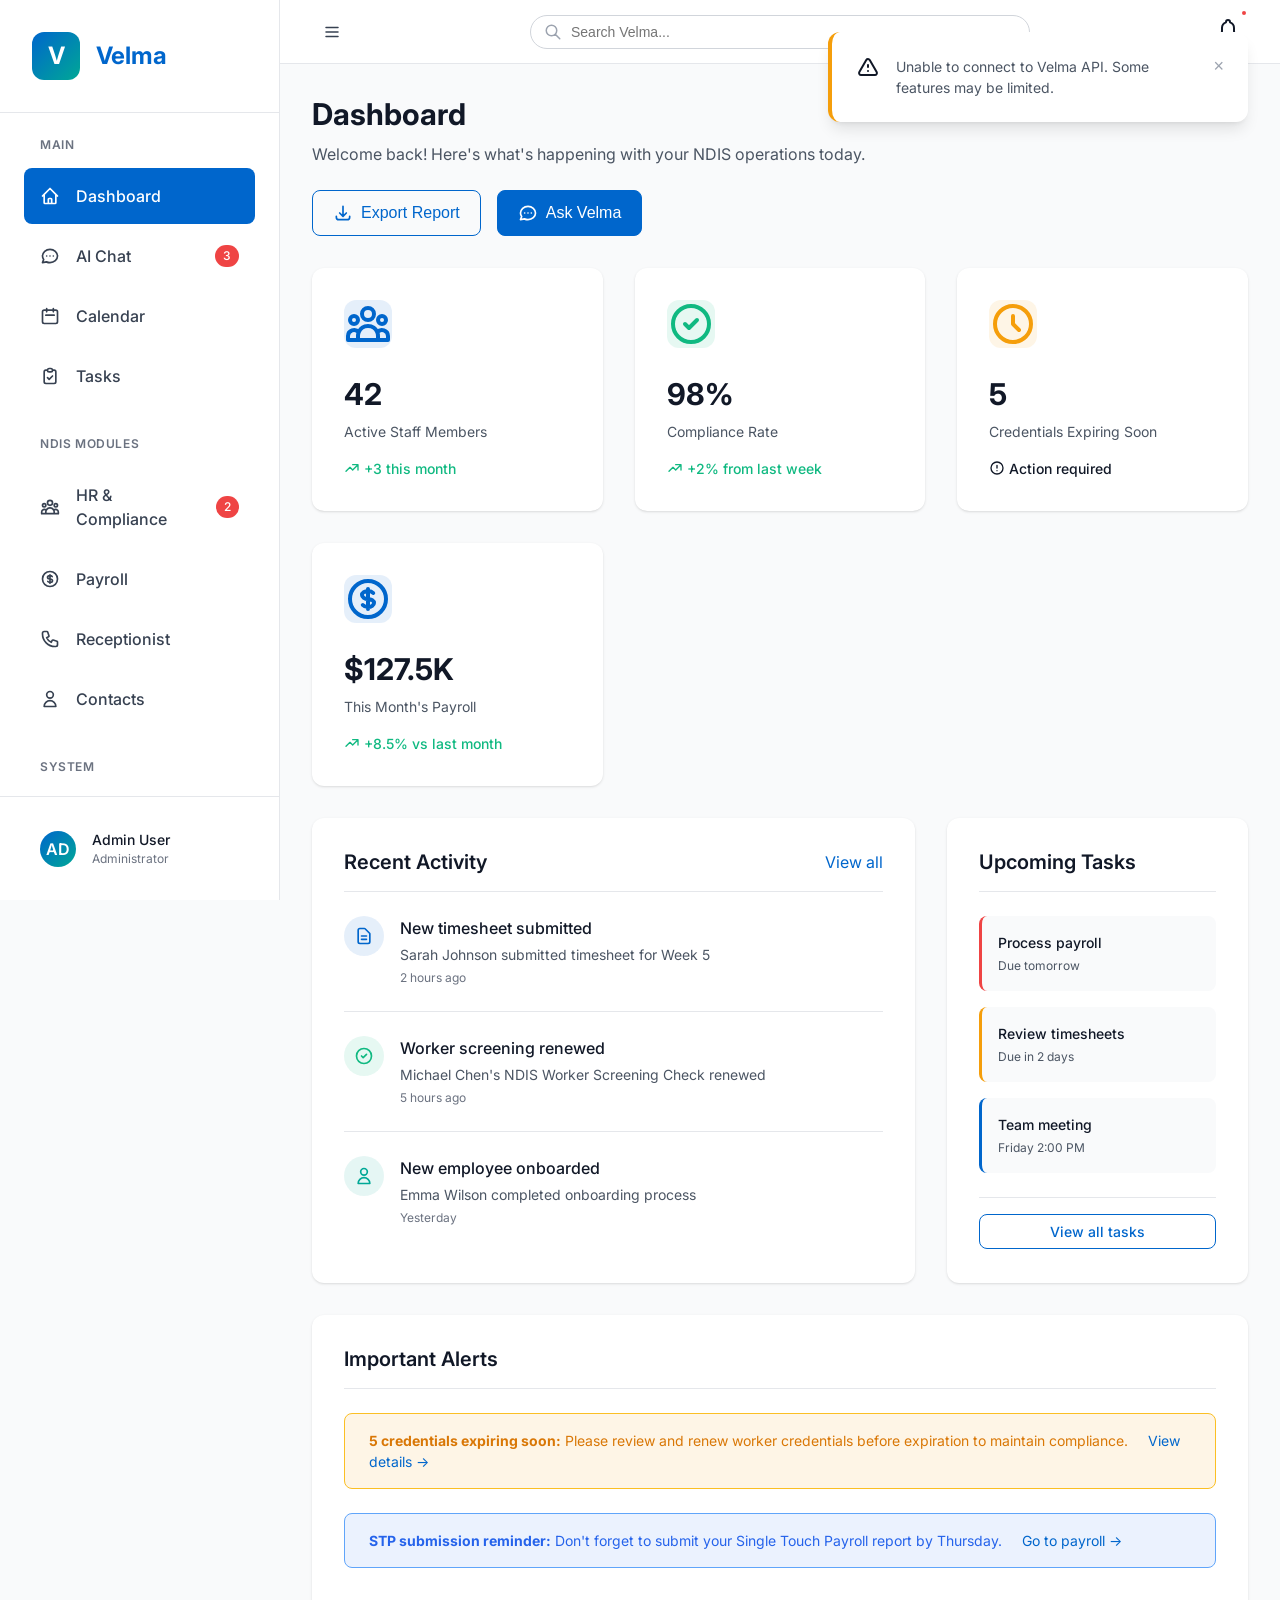
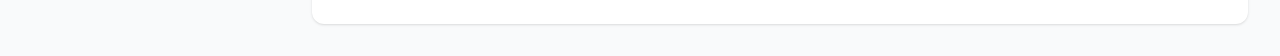
==== index.html @ c4c93b4c "Fix Vercel deployment - Move frontend to root directory MAJOR FIX: Moved all frontend files from fro" ====
<!DOCTYPE html>
<html lang="en">
<head>
    <meta charset="UTF-8">
    <meta name="viewport" content="width=device-width, initial-scale=1.0">
    <meta name="description" content="Velma - NDIS Virtual AI Executive Suite">
    <title>Velma Dashboard - NDIS AI Assistant</title>

    <!-- Fonts -->
    <link rel="preconnect" href="https://fonts.googleapis.com">
    <link rel="preconnect" href="https://fonts.gstatic.com" crossorigin>
    <link href="https://fonts.googleapis.com/css2?family=Inter:wght@400;500;600;700&display=swap" rel="stylesheet">

    <!-- Styles -->
    <link rel="stylesheet" href="/css/velma-core.css">
    <link rel="stylesheet" href="/css/velma-components.css">

    <!-- Favicon -->
    <link rel="icon" type="image/svg+xml" href="/favicon.svg">
    <link rel="alternate icon" href="/favicon.ico">
</head>
<body>
    <!-- Sidebar Navigation -->
    <aside class="sidebar" id="sidebar">
        <div class="sidebar-header">
            <a href="index.html" class="sidebar-logo">
                <div class="sidebar-logo-icon">V</div>
                <span>Velma</span>
            </a>
        </div>

        <nav class="sidebar-nav">
            <!-- Main Navigation -->
            <div class="sidebar-nav-section">
                <h6 class="sidebar-nav-title">Main</h6>
                <a href="index.html" class="sidebar-nav-item active">
                    <svg class="sidebar-nav-icon" fill="none" stroke="currentColor" viewBox="0 0 24 24">
                        <path stroke-linecap="round" stroke-linejoin="round" stroke-width="2" d="M3 12l2-2m0 0l7-7 7 7M5 10v10a1 1 0 001 1h3m10-11l2 2m-2-2v10a1 1 0 01-1 1h-3m-6 0a1 1 0 001-1v-4a1 1 0 011-1h2a1 1 0 011 1v4a1 1 0 001 1m-6 0h6"/>
                    </svg>
                    Dashboard
                </a>
                <a href="chat.html" class="sidebar-nav-item">
                    <svg class="sidebar-nav-icon" fill="none" stroke="currentColor" viewBox="0 0 24 24">
                        <path stroke-linecap="round" stroke-linejoin="round" stroke-width="2" d="M8 12h.01M12 12h.01M16 12h.01M21 12c0 4.418-4.03 8-9 8a9.863 9.863 0 01-4.255-.949L3 20l1.395-3.72C3.512 15.042 3 13.574 3 12c0-4.418 4.03-8 9-8s9 3.582 9 8z"/>
                    </svg>
                    AI Chat
                    <span class="sidebar-nav-badge">3</span>
                </a>
                <a href="calendar.html" class="sidebar-nav-item">
                    <svg class="sidebar-nav-icon" fill="none" stroke="currentColor" viewBox="0 0 24 24">
                        <path stroke-linecap="round" stroke-linejoin="round" stroke-width="2" d="M8 7V3m8 4V3m-9 8h10M5 21h14a2 2 0 002-2V7a2 2 0 00-2-2H5a2 2 0 00-2 2v12a2 2 0 002 2z"/>
                    </svg>
                    Calendar
                </a>
                <a href="tasks.html" class="sidebar-nav-item">
                    <svg class="sidebar-nav-icon" fill="none" stroke="currentColor" viewBox="0 0 24 24">
                        <path stroke-linecap="round" stroke-linejoin="round" stroke-width="2" d="M9 5H7a2 2 0 00-2 2v12a2 2 0 002 2h10a2 2 0 002-2V7a2 2 0 00-2-2h-2M9 5a2 2 0 002 2h2a2 2 0 002-2M9 5a2 2 0 012-2h2a2 2 0 012 2m-6 9l2 2 4-4"/>
                    </svg>
                    Tasks
                </a>
            </div>

            <!-- NDIS Modules -->
            <div class="sidebar-nav-section">
                <h6 class="sidebar-nav-title">NDIS Modules</h6>
                <a href="hr.html" class="sidebar-nav-item">
                    <svg class="sidebar-nav-icon" fill="none" stroke="currentColor" viewBox="0 0 24 24">
                        <path stroke-linecap="round" stroke-linejoin="round" stroke-width="2" d="M17 20h5v-2a3 3 0 00-5.356-1.857M17 20H7m10 0v-2c0-.656-.126-1.283-.356-1.857M7 20H2v-2a3 3 0 015.356-1.857M7 20v-2c0-.656.126-1.283.356-1.857m0 0a5.002 5.002 0 019.288 0M15 7a3 3 0 11-6 0 3 3 0 016 0zm6 3a2 2 0 11-4 0 2 2 0 014 0zM7 10a2 2 0 11-4 0 2 2 0 014 0z"/>
                    </svg>
                    HR & Compliance
                    <span class="sidebar-nav-badge">2</span>
                </a>
                <a href="payroll.html" class="sidebar-nav-item">
                    <svg class="sidebar-nav-icon" fill="none" stroke="currentColor" viewBox="0 0 24 24">
                        <path stroke-linecap="round" stroke-linejoin="round" stroke-width="2" d="M12 8c-1.657 0-3 .895-3 2s1.343 2 3 2 3 .895 3 2-1.343 2-3 2m0-8c1.11 0 2.08.402 2.599 1M12 8V7m0 1v8m0 0v1m0-1c-1.11 0-2.08-.402-2.599-1M21 12a9 9 0 11-18 0 9 9 0 0118 0z"/>
                    </svg>
                    Payroll
                </a>
                <a href="receptionist.html" class="sidebar-nav-item">
                    <svg class="sidebar-nav-icon" fill="none" stroke="currentColor" viewBox="0 0 24 24">
                        <path stroke-linecap="round" stroke-linejoin="round" stroke-width="2" d="M3 5a2 2 0 012-2h3.28a1 1 0 01.948.684l1.498 4.493a1 1 0 01-.502 1.21l-2.257 1.13a11.042 11.042 0 005.516 5.516l1.13-2.257a1 1 0 011.21-.502l4.493 1.498a1 1 0 01.684.949V19a2 2 0 01-2 2h-1C9.716 21 3 14.284 3 6V5z"/>
                    </svg>
                    Receptionist
                </a>
                <a href="contacts.html" class="sidebar-nav-item">
                    <svg class="sidebar-nav-icon" fill="none" stroke="currentColor" viewBox="0 0 24 24">
                        <path stroke-linecap="round" stroke-linejoin="round" stroke-width="2" d="M16 7a4 4 0 11-8 0 4 4 0 018 0zM12 14a7 7 0 00-7 7h14a7 7 0 00-7-7z"/>
                    </svg>
                    Contacts
                </a>
            </div>

            <!-- Settings -->
            <div class="sidebar-nav-section">
                <h6 class="sidebar-nav-title">System</h6>
                <a href="settings.html" class="sidebar-nav-item">
                    <svg class="sidebar-nav-icon" fill="none" stroke="currentColor" viewBox="0 0 24 24">
                        <path stroke-linecap="round" stroke-linejoin="round" stroke-width="2" d="M10.325 4.317c.426-1.756 2.924-1.756 3.35 0a1.724 1.724 0 002.573 1.066c1.543-.94 3.31.826 2.37 2.37a1.724 1.724 0 001.065 2.572c1.756.426 1.756 2.924 0 3.35a1.724 1.724 0 00-1.066 2.573c.94 1.543-.826 3.31-2.37 2.37a1.724 1.724 0 00-2.572 1.065c-.426 1.756-2.924 1.756-3.35 0a1.724 1.724 0 00-2.573-1.066c-1.543.94-3.31-.826-2.37-2.37a1.724 1.724 0 00-1.065-2.572c-1.756-.426-1.756-2.924 0-3.35a1.724 1.724 0 001.066-2.573c-.94-1.543.826-3.31 2.37-2.37.996.608 2.296.07 2.572-1.065z"/>
                        <path stroke-linecap="round" stroke-linejoin="round" stroke-width="2" d="M15 12a3 3 0 11-6 0 3 3 0 016 0z"/>
                    </svg>
                    Settings
                </a>
                <a href="help.html" class="sidebar-nav-item">
                    <svg class="sidebar-nav-icon" fill="none" stroke="currentColor" viewBox="0 0 24 24">
                        <path stroke-linecap="round" stroke-linejoin="round" stroke-width="2" d="M8.228 9c.549-1.165 2.03-2 3.772-2 2.21 0 4 1.343 4 3 0 1.4-1.278 2.575-3.006 2.907-.542.104-.994.54-.994 1.093m0 3h.01M21 12a9 9 0 11-18 0 9 9 0 0118 0z"/>
                    </svg>
                    Help
                </a>
            </div>
        </nav>

        <div class="sidebar-footer">
            <div class="topbar-user">
                <div class="topbar-user-avatar">AD</div>
                <div class="topbar-user-info">
                    <div class="topbar-user-name">Admin User</div>
                    <div class="topbar-user-role">Administrator</div>
                </div>
            </div>
        </div>
    </aside>

    <!-- Top Bar -->
    <header class="topbar">
        <button class="btn btn-ghost btn-icon" id="menuToggle" aria-label="Toggle menu">
            <svg width="24" height="24" fill="none" stroke="currentColor" viewBox="0 0 24 24">
                <path stroke-linecap="round" stroke-linejoin="round" stroke-width="2" d="M4 6h16M4 12h16M4 18h16"/>
            </svg>
        </button>

        <div class="topbar-search">
            <svg class="topbar-search-icon" fill="none" stroke="currentColor" viewBox="0 0 24 24">
                <path stroke-linecap="round" stroke-linejoin="round" stroke-width="2" d="M21 21l-6-6m2-5a7 7 0 11-14 0 7 7 0 0114 0z"/>
            </svg>
            <input type="search" placeholder="Search Velma..." aria-label="Search">
        </div>

        <div class="topbar-actions">
            <div class="topbar-notification" role="button" aria-label="Notifications">
                <svg width="24" height="24" fill="none" stroke="currentColor" viewBox="0 0 24 24">
                    <path stroke-linecap="round" stroke-linejoin="round" stroke-width="2" d="M15 17h5l-1.405-1.405A2.032 2.032 0 0118 14.158V11a6.002 6.002 0 00-4-5.659V5a2 2 0 10-4 0v.341C7.67 6.165 6 8.388 6 11v3.159c0 .538-.214 1.055-.595 1.436L4 17h5m6 0v1a3 3 0 11-6 0v-1m6 0H9"/>
                </svg>
                <span class="topbar-notification-badge"></span>
            </div>
        </div>
    </header>

    <!-- Main Content -->
    <main class="main-content">
        <!-- Page Header -->
        <div class="page-header">
            <h1 class="page-title">Dashboard</h1>
            <p class="page-subtitle">Welcome back! Here's what's happening with your NDIS operations today.</p>
            <div class="page-actions">
                <button class="btn btn-outline">
                    <svg width="20" height="20" fill="none" stroke="currentColor" viewBox="0 0 24 24">
                        <path stroke-linecap="round" stroke-linejoin="round" stroke-width="2" d="M4 16v1a3 3 0 003 3h10a3 3 0 003-3v-1m-4-4l-4 4m0 0l-4-4m4 4V4"/>
                    </svg>
                    Export Report
                </button>
                <button class="btn btn-primary" onclick="window.location.href='chat.html'">
                    <svg width="20" height="20" fill="none" stroke="currentColor" viewBox="0 0 24 24">
                        <path stroke-linecap="round" stroke-linejoin="round" stroke-width="2" d="M8 12h.01M12 12h.01M16 12h.01M21 12c0 4.418-4.03 8-9 8a9.863 9.863 0 01-4.255-.949L3 20l1.395-3.72C3.512 15.042 3 13.574 3 12c0-4.418 4.03-8 9-8s9 3.582 9 8z"/>
                    </svg>
                    Ask Velma
                </button>
            </div>
        </div>

        <!-- Dashboard Stats -->
        <div class="dashboard-grid">
            <div class="stat-card">
                <div class="stat-card-header">
                    <div class="stat-card-icon primary">
                        <svg fill="none" stroke="currentColor" viewBox="0 0 24 24">
                            <path stroke-linecap="round" stroke-linejoin="round" stroke-width="2" d="M17 20h5v-2a3 3 0 00-5.356-1.857M17 20H7m10 0v-2c0-.656-.126-1.283-.356-1.857M7 20H2v-2a3 3 0 015.356-1.857M7 20v-2c0-.656.126-1.283.356-1.857m0 0a5.002 5.002 0 019.288 0M15 7a3 3 0 11-6 0 3 3 0 016 0zm6 3a2 2 0 11-4 0 2 2 0 014 0zM7 10a2 2 0 11-4 0 2 2 0 014 0z"/>
                        </svg>
                    </div>
                </div>
                <div class="stat-card-value">42</div>
                <div class="stat-card-label">Active Staff Members</div>
                <div class="stat-card-trend up">
                    <svg width="16" height="16" fill="none" stroke="currentColor" viewBox="0 0 24 24">
                        <path stroke-linecap="round" stroke-linejoin="round" stroke-width="2" d="M13 7h8m0 0v8m0-8l-8 8-4-4-6 6"/>
                    </svg>
                    <span>+3 this month</span>
                </div>
            </div>

            <div class="stat-card">
                <div class="stat-card-header">
                    <div class="stat-card-icon success">
                        <svg fill="none" stroke="currentColor" viewBox="0 0 24 24">
                            <path stroke-linecap="round" stroke-linejoin="round" stroke-width="2" d="M9 12l2 2 4-4m6 2a9 9 0 11-18 0 9 9 0 0118 0z"/>
                        </svg>
                    </div>
                </div>
                <div class="stat-card-value">98%</div>
                <div class="stat-card-label">Compliance Rate</div>
                <div class="stat-card-trend up">
                    <svg width="16" height="16" fill="none" stroke="currentColor" viewBox="0 0 24 24">
                        <path stroke-linecap="round" stroke-linejoin="round" stroke-width="2" d="M13 7h8m0 0v8m0-8l-8 8-4-4-6 6"/>
                    </svg>
                    <span>+2% from last week</span>
                </div>
            </div>

            <div class="stat-card">
                <div class="stat-card-header">
                    <div class="stat-card-icon warning">
                        <svg fill="none" stroke="currentColor" viewBox="0 0 24 24">
                            <path stroke-linecap="round" stroke-linejoin="round" stroke-width="2" d="M12 8v4l3 3m6-3a9 9 0 11-18 0 9 9 0 0118 0z"/>
                        </svg>
                    </div>
                </div>
                <div class="stat-card-value">5</div>
                <div class="stat-card-label">Credentials Expiring Soon</div>
                <div class="stat-card-trend">
                    <svg width="16" height="16" fill="none" stroke="currentColor" viewBox="0 0 24 24">
                        <path stroke-linecap="round" stroke-linejoin="round" stroke-width="2" d="M12 8v4m0 4h.01M21 12a9 9 0 11-18 0 9 9 0 0118 0z"/>
                    </svg>
                    <span>Action required</span>
                </div>
            </div>

            <div class="stat-card">
                <div class="stat-card-header">
                    <div class="stat-card-icon primary">
                        <svg fill="none" stroke="currentColor" viewBox="0 0 24 24">
                            <path stroke-linecap="round" stroke-linejoin="round" stroke-width="2" d="M12 8c-1.657 0-3 .895-3 2s1.343 2 3 2 3 .895 3 2-1.343 2-3 2m0-8c1.11 0 2.08.402 2.599 1M12 8V7m0 1v8m0 0v1m0-1c-1.11 0-2.08-.402-2.599-1M21 12a9 9 0 11-18 0 9 9 0 0118 0z"/>
                        </svg>
                    </div>
                </div>
                <div class="stat-card-value">$127.5K</div>
                <div class="stat-card-label">This Month's Payroll</div>
                <div class="stat-card-trend up">
                    <svg width="16" height="16" fill="none" stroke="currentColor" viewBox="0 0 24 24">
                        <path stroke-linecap="round" stroke-linejoin="round" stroke-width="2" d="M13 7h8m0 0v8m0-8l-8 8-4-4-6 6"/>
                    </svg>
                    <span>+8.5% vs last month</span>
                </div>
            </div>
        </div>

        <!-- Quick Actions & Recent Activity -->
        <div style="display: grid; grid-template-columns: 2fr 1fr; gap: var(--spacing-xl); margin-bottom: var(--spacing-xl);">
            <!-- Recent Activity -->
            <div class="card">
                <div class="card-header">
                    <h3 class="card-title">Recent Activity</h3>
                    <a href="#" class="text-primary">View all</a>
                </div>
                <div class="card-body">
                    <div style="display: flex; flex-direction: column; gap: var(--spacing-lg);">
                        <div style="display: flex; gap: var(--spacing-md); padding-bottom: var(--spacing-lg); border-bottom: 1px solid var(--color-gray-200);">
                            <div style="width: 40px; height: 40px; border-radius: var(--radius-full); background-color: rgba(0, 102, 204, 0.1); color: var(--color-primary); display: flex; align-items: center; justify-content: center; flex-shrink: 0;">
                                <svg width="20" height="20" fill="none" stroke="currentColor" viewBox="0 0 24 24">
                                    <path stroke-linecap="round" stroke-linejoin="round" stroke-width="2" d="M9 12h6m-6 4h6m2 5H7a2 2 0 01-2-2V5a2 2 0 012-2h5.586a1 1 0 01.707.293l5.414 5.414a1 1 0 01.293.707V19a2 2 0 01-2 2z"/>
                                </svg>
                            </div>
                            <div style="flex: 1;">
                                <div style="font-weight: var(--font-weight-medium); color: var(--color-gray-900); margin-bottom: var(--spacing-xs);">New timesheet submitted</div>
                                <div style="font-size: var(--font-size-sm); color: var(--color-gray-600);">Sarah Johnson submitted timesheet for Week 5</div>
                                <div style="font-size: var(--font-size-xs); color: var(--color-gray-500); margin-top: var(--spacing-xs);">2 hours ago</div>
                            </div>
                        </div>

                        <div style="display: flex; gap: var(--spacing-md); padding-bottom: var(--spacing-lg); border-bottom: 1px solid var(--color-gray-200);">
                            <div style="width: 40px; height: 40px; border-radius: var(--radius-full); background-color: rgba(16, 185, 129, 0.1); color: var(--color-success); display: flex; align-items: center; justify-content: center; flex-shrink: 0;">
                                <svg width="20" height="20" fill="none" stroke="currentColor" viewBox="0 0 24 24">
                                    <path stroke-linecap="round" stroke-linejoin="round" stroke-width="2" d="M9 12l2 2 4-4m6 2a9 9 0 11-18 0 9 9 0 0118 0z"/>
                                </svg>
                            </div>
                            <div style="flex: 1;">
                                <div style="font-weight: var(--font-weight-medium); color: var(--color-gray-900); margin-bottom: var(--spacing-xs);">Worker screening renewed</div>
                                <div style="font-size: var(--font-size-sm); color: var(--color-gray-600);">Michael Chen's NDIS Worker Screening Check renewed</div>
                                <div style="font-size: var(--font-size-xs); color: var(--color-gray-500); margin-top: var(--spacing-xs);">5 hours ago</div>
                            </div>
                        </div>

                        <div style="display: flex; gap: var(--spacing-md);">
                            <div style="width: 40px; height: 40px; border-radius: var(--radius-full); background-color: rgba(0, 168, 150, 0.1); color: var(--color-secondary); display: flex; align-items: center; justify-content: center; flex-shrink: 0;">
                                <svg width="20" height="20" fill="none" stroke="currentColor" viewBox="0 0 24 24">
                                    <path stroke-linecap="round" stroke-linejoin="round" stroke-width="2" d="M16 7a4 4 0 11-8 0 4 4 0 018 0zM12 14a7 7 0 00-7 7h14a7 7 0 00-7-7z"/>
                                </svg>
                            </div>
                            <div style="flex: 1;">
                                <div style="font-weight: var(--font-weight-medium); color: var(--color-gray-900); margin-bottom: var(--spacing-xs);">New employee onboarded</div>
                                <div style="font-size: var(--font-size-sm); color: var(--color-gray-600);">Emma Wilson completed onboarding process</div>
                                <div style="font-size: var(--font-size-xs); color: var(--color-gray-500); margin-top: var(--spacing-xs);">Yesterday</div>
                            </div>
                        </div>
                    </div>
                </div>
            </div>

            <!-- Upcoming Tasks -->
            <div class="card">
                <div class="card-header">
                    <h3 class="card-title">Upcoming Tasks</h3>
                </div>
                <div class="card-body">
                    <div style="display: flex; flex-direction: column; gap: var(--spacing-md);">
                        <div style="padding: var(--spacing-md); background-color: var(--color-gray-50); border-radius: var(--radius-lg); border-left: 3px solid var(--color-error);">
                            <div style="font-weight: var(--font-weight-medium); font-size: var(--font-size-sm); margin-bottom: var(--spacing-xs);">Process payroll</div>
                            <div style="font-size: var(--font-size-xs); color: var(--color-gray-600);">Due tomorrow</div>
                        </div>
                        <div style="padding: var(--spacing-md); background-color: var(--color-gray-50); border-radius: var(--radius-lg); border-left: 3px solid var(--color-warning);">
                            <div style="font-weight: var(--font-weight-medium); font-size: var(--font-size-sm); margin-bottom: var(--spacing-xs);">Review timesheets</div>
                            <div style="font-size: var(--font-size-xs); color: var(--color-gray-600);">Due in 2 days</div>
                        </div>
                        <div style="padding: var(--spacing-md); background-color: var(--color-gray-50); border-radius: var(--radius-lg); border-left: 3px solid var(--color-primary);">
                            <div style="font-weight: var(--font-weight-medium); font-size: var(--font-size-sm); margin-bottom: var(--spacing-xs);">Team meeting</div>
                            <div style="font-size: var(--font-size-xs); color: var(--color-gray-600);">Friday 2:00 PM</div>
                        </div>
                    </div>
                </div>
                <div class="card-footer">
                    <a href="tasks.html" class="btn btn-outline btn-sm w-100">View all tasks</a>
                </div>
            </div>
        </div>

        <!-- Alerts & Notifications -->
        <div class="card">
            <div class="card-header">
                <h3 class="card-title">Important Alerts</h3>
            </div>
            <div class="card-body">
                <div class="alert alert-warning">
                    <strong>5 credentials expiring soon:</strong> Please review and renew worker credentials before expiration to maintain compliance.
                    <a href="hr.html" style="margin-left: var(--spacing-md);">View details →</a>
                </div>
                <div class="alert alert-info mb-0">
                    <strong>STP submission reminder:</strong> Don't forget to submit your Single Touch Payroll report by Thursday.
                    <a href="payroll.html" style="margin-left: var(--spacing-md);">Go to payroll →</a>
                </div>
            </div>
        </div>
    </main>

    <!-- Toast Container -->
    <div class="toast-container" id="toastContainer"></div>

    <!-- Scripts -->
    <script src="/js/velma-core.js"></script>
    <script src="/config.js"></script>
    <script src="/js/dashboard.js"></script>
</body>
</html>
---- css/velma-core.css ----
/*
 * Velma Clinical UI Framework
 * Modern, accessible, clinical-styled design system
 */

/* ===== CSS Variables (Design Tokens) ===== */
:root {
  /* Clinical Color Palette */
  --color-primary: #0066CC;
  --color-primary-light: #3385DB;
  --color-primary-dark: #004C99;
  --color-secondary: #00A896;
  --color-secondary-light: #33BBA9;
  --color-secondary-dark: #008577;

  /* Neutral Colors */
  --color-white: #FFFFFF;
  --color-gray-50: #F9FAFB;
  --color-gray-100: #F3F4F6;
  --color-gray-200: #E5E7EB;
  --color-gray-300: #D1D5DB;
  --color-gray-400: #9CA3AF;
  --color-gray-500: #6B7280;
  --color-gray-600: #4B5563;
  --color-gray-700: #374151;
  --color-gray-800: #1F2937;
  --color-gray-900: #111827;

  /* Semantic Colors */
  --color-success: #10B981;
  --color-success-light: #34D399;
  --color-success-dark: #059669;
  --color-warning: #F59E0B;
  --color-warning-light: #FBBF24;
  --color-warning-dark: #D97706;
  --color-error: #EF4444;
  --color-error-light: #F87171;
  --color-error-dark: #DC2626;
  --color-info: #3B82F6;
  --color-info-light: #60A5FA;
  --color-info-dark: #2563EB;

  /* Typography */
  --font-primary: 'Inter', -apple-system, BlinkMacSystemFont, 'Segoe UI', 'Roboto', 'Oxygen', 'Ubuntu', sans-serif;
  --font-mono: 'JetBrains Mono', 'SF Mono', Monaco, 'Cascadia Code', 'Roboto Mono', monospace;

  --font-size-xs: 0.75rem;      /* 12px */
  --font-size-sm: 0.875rem;     /* 14px */
  --font-size-base: 1rem;       /* 16px */
  --font-size-lg: 1.125rem;     /* 18px */
  --font-size-xl: 1.25rem;      /* 20px */
  --font-size-2xl: 1.5rem;      /* 24px */
  --font-size-3xl: 1.875rem;    /* 30px */
  --font-size-4xl: 2.25rem;     /* 36px */

  --font-weight-normal: 400;
  --font-weight-medium: 500;
  --font-weight-semibold: 600;
  --font-weight-bold: 700;

  --line-height-tight: 1.25;
  --line-height-normal: 1.5;
  --line-height-relaxed: 1.75;

  /* Spacing */
  --spacing-xs: 0.25rem;    /* 4px */
  --spacing-sm: 0.5rem;     /* 8px */
  --spacing-md: 1rem;       /* 16px */
  --spacing-lg: 1.5rem;     /* 24px */
  --spacing-xl: 2rem;       /* 32px */
  --spacing-2xl: 3rem;      /* 48px */
  --spacing-3xl: 4rem;      /* 64px */

  /* Border Radius */
  --radius-sm: 0.25rem;     /* 4px */
  --radius-md: 0.375rem;    /* 6px */
  --radius-lg: 0.5rem;      /* 8px */
  --radius-xl: 0.75rem;     /* 12px */
  --radius-2xl: 1rem;       /* 16px */
  --radius-full: 9999px;

  /* Shadows */
  --shadow-xs: 0 1px 2px 0 rgb(0 0 0 / 0.05);
  --shadow-sm: 0 1px 3px 0 rgb(0 0 0 / 0.1), 0 1px 2px -1px rgb(0 0 0 / 0.1);
  --shadow-md: 0 4px 6px -1px rgb(0 0 0 / 0.1), 0 2px 4px -2px rgb(0 0 0 / 0.1);
  --shadow-lg: 0 10px 15px -3px rgb(0 0 0 / 0.1), 0 4px 6px -4px rgb(0 0 0 / 0.1);
  --shadow-xl: 0 20px 25px -5px rgb(0 0 0 / 0.1), 0 8px 10px -6px rgb(0 0 0 / 0.1);

  /* Transitions */
  --transition-fast: 150ms cubic-bezier(0.4, 0, 0.2, 1);
  --transition-base: 200ms cubic-bezier(0.4, 0, 0.2, 1);
  --transition-slow: 300ms cubic-bezier(0.4, 0, 0.2, 1);

  /* Z-Index Scale */
  --z-dropdown: 1000;
  --z-sticky: 1020;
  --z-fixed: 1030;
  --z-modal-backdrop: 1040;
  --z-modal: 1050;
  --z-popover: 1060;
  --z-tooltip: 1070;
  --z-notification: 1080;
}

/* ===== Reset & Base Styles ===== */
*, *::before, *::after {
  box-sizing: border-box;
  margin: 0;
  padding: 0;
}

html {
  font-size: 16px;
  -webkit-font-smoothing: antialiased;
  -moz-osx-font-smoothing: grayscale;
  text-rendering: optimizeLegibility;
}

body {
  font-family: var(--font-primary);
  font-size: var(--font-size-base);
  font-weight: var(--font-weight-normal);
  line-height: var(--line-height-normal);
  color: var(--color-gray-900);
  background-color: var(--color-gray-50);
  overflow-x: hidden;
}

/* ===== Typography ===== */
h1, h2, h3, h4, h5, h6 {
  font-weight: var(--font-weight-semibold);
  line-height: var(--line-height-tight);
  color: var(--color-gray-900);
  margin-bottom: var(--spacing-md);
}

h1 { font-size: var(--font-size-4xl); }
h2 { font-size: var(--font-size-3xl); }
h3 { font-size: var(--font-size-2xl); }
h4 { font-size: var(--font-size-xl); }
h5 { font-size: var(--font-size-lg); }
h6 { font-size: var(--font-size-base); }

p {
  margin-bottom: var(--spacing-md);
  color: var(--color-gray-700);
}

a {
  color: var(--color-primary);
  text-decoration: none;
  transition: color var(--transition-fast);
}

a:hover {
  color: var(--color-primary-dark);
  text-decoration: underline;
}

a:focus-visible {
  outline: 2px solid var(--color-primary);
  outline-offset: 2px;
  border-radius: var(--radius-sm);
}

code {
  font-family: var(--font-mono);
  font-size: 0.875em;
  background-color: var(--color-gray-100);
  padding: 0.125rem 0.375rem;
  border-radius: var(--radius-sm);
  color: var(--color-gray-800);
}

/* ===== Layout ===== */
.container {
  width: 100%;
  max-width: 1280px;
  margin: 0 auto;
  padding: 0 var(--spacing-lg);
}

.container-fluid {
  width: 100%;
  padding: 0 var(--spacing-lg);
}

/* ===== Cards ===== */
.card {
  background-color: var(--color-white);
  border-radius: var(--radius-xl);
  box-shadow: var(--shadow-sm);
  padding: var(--spacing-xl);
  transition: box-shadow var(--transition-base);
}

.card:hover {
  box-shadow: var(--shadow-md);
}

.card-header {
  display: flex;
  align-items: center;
  justify-content: space-between;
  margin-bottom: var(--spacing-lg);
  padding-bottom: var(--spacing-md);
  border-bottom: 1px solid var(--color-gray-200);
}

.card-title {
  font-size: var(--font-size-xl);
  font-weight: var(--font-weight-semibold);
  color: var(--color-gray-900);
  margin: 0;
}

.card-body {
  margin-bottom: var(--spacing-lg);
}

.card-footer {
  display: flex;
  align-items: center;
  justify-content: flex-end;
  gap: var(--spacing-md);
  padding-top: var(--spacing-md);
  border-top: 1px solid var(--color-gray-200);
}

/* ===== Buttons ===== */
.btn {
  display: inline-flex;
  align-items: center;
  justify-content: center;
  gap: var(--spacing-sm);
  padding: 0.625rem 1.25rem;
  font-size: var(--font-size-base);
  font-weight: var(--font-weight-medium);
  line-height: 1.5;
  text-align: center;
  text-decoration: none;
  white-space: nowrap;
  vertical-align: middle;
  cursor: pointer;
  user-select: none;
  border: 1px solid transparent;
  border-radius: var(--radius-lg);
  transition: all var(--transition-base);
}

.btn:focus-visible {
  outline: 2px solid var(--color-primary);
  outline-offset: 2px;
}

.btn:disabled {
  opacity: 0.5;
  cursor: not-allowed;
}

.btn-primary {
  color: var(--color-white);
  background-color: var(--color-primary);
  border-color: var(--color-primary);
}

.btn-primary:hover:not(:disabled) {
  background-color: var(--color-primary-dark);
  border-color: var(--color-primary-dark);
  transform: translateY(-1px);
  box-shadow: var(--shadow-md);
}

.btn-secondary {
  color: var(--color-white);
  background-color: var(--color-secondary);
  border-color: var(--color-secondary);
}

.btn-secondary:hover:not(:disabled) {
  background-color: var(--color-secondary-dark);
  border-color: var(--color-secondary-dark);
  transform: translateY(-1px);
  box-shadow: var(--shadow-md);
}

.btn-outline {
  color: var(--color-primary);
  background-color: transparent;
  border-color: var(--color-primary);
}

.btn-outline:hover:not(:disabled) {
  color: var(--color-white);
  background-color: var(--color-primary);
}

.btn-ghost {
  color: var(--color-gray-700);
  background-color: transparent;
  border-color: transparent;
}

.btn-ghost:hover:not(:disabled) {
  color: var(--color-gray-900);
  background-color: var(--color-gray-100);
}

.btn-success {
  color: var(--color-white);
  background-color: var(--color-success);
  border-color: var(--color-success);
}

.btn-success:hover:not(:disabled) {
  background-color: var(--color-success-dark);
  border-color: var(--color-success-dark);
}

.btn-warning {
  color: var(--color-white);
  background-color: var(--color-warning);
  border-color: var(--color-warning);
}

.btn-error {
  color: var(--color-white);
  background-color: var(--color-error);
  border-color: var(--color-error);
}

.btn-sm {
  padding: 0.375rem 0.875rem;
  font-size: var(--font-size-sm);
}

.btn-lg {
  padding: 0.875rem 1.75rem;
  font-size: var(--font-size-lg);
}

.btn-icon {
  padding: 0.625rem;
  width: 2.5rem;
  height: 2.5rem;
}

/* ===== Forms ===== */
.form-group {
  margin-bottom: var(--spacing-lg);
}

.form-label {
  display: block;
  margin-bottom: var(--spacing-sm);
  font-size: var(--font-size-sm);
  font-weight: var(--font-weight-medium);
  color: var(--color-gray-700);
}

.form-label-required::after {
  content: '*';
  color: var(--color-error);
  margin-left: var(--spacing-xs);
}

.form-control {
  display: block;
  width: 100%;
  padding: 0.625rem 0.875rem;
  font-size: var(--font-size-base);
  font-weight: var(--font-weight-normal);
  line-height: 1.5;
  color: var(--color-gray-900);
  background-color: var(--color-white);
  background-clip: padding-box;
  border: 1px solid var(--color-gray-300);
  border-radius: var(--radius-lg);
  transition: border-color var(--transition-base), box-shadow var(--transition-base);
}

.form-control:focus {
  outline: none;
  border-color: var(--color-primary);
  box-shadow: 0 0 0 3px rgba(0, 102, 204, 0.1);
}

.form-control::placeholder {
  color: var(--color-gray-400);
  opacity: 1;
}

.form-control:disabled {
  background-color: var(--color-gray-100);
  opacity: 0.6;
  cursor: not-allowed;
}

.form-select {
  display: block;
  width: 100%;
  padding: 0.625rem 2.5rem 0.625rem 0.875rem;
  font-size: var(--font-size-base);
  font-weight: var(--font-weight-normal);
  line-height: 1.5;
  color: var(--color-gray-900);
  background-color: var(--color-white);
  background-image: url("data:image/svg+xml,%3csvg xmlns='http://www.w3.org/2000/svg' viewBox='0 0 16 16'%3e%3cpath fill='none' stroke='%23343a40' stroke-linecap='round' stroke-linejoin='round' stroke-width='2' d='M2 5l6 6 6-6'/%3e%3c/svg%3e");
  background-repeat: no-repeat;
  background-position: right 0.75rem center;
  background-size: 16px 12px;
  border: 1px solid var(--color-gray-300);
  border-radius: var(--radius-lg);
  appearance: none;
  transition: border-color var(--transition-base), box-shadow var(--transition-base);
}

.form-select:focus {
  outline: none;
  border-color: var(--color-primary);
  box-shadow: 0 0 0 3px rgba(0, 102, 204, 0.1);
}

.form-helper {
  display: block;
  margin-top: var(--spacing-xs);
  font-size: var(--font-size-sm);
  color: var(--color-gray-600);
}

.form-error {
  display: block;
  margin-top: var(--spacing-xs);
  font-size: var(--font-size-sm);
  color: var(--color-error);
}

.form-control.is-invalid {
  border-color: var(--color-error);
}

.form-control.is-invalid:focus {
  box-shadow: 0 0 0 3px rgba(239, 68, 68, 0.1);
}

/* ===== Badges ===== */
.badge {
  display: inline-flex;
  align-items: center;
  padding: 0.25rem 0.625rem;
  font-size: var(--font-size-xs);
  font-weight: var(--font-weight-medium);
  line-height: 1;
  text-align: center;
  white-space: nowrap;
  vertical-align: baseline;
  border-radius: var(--radius-full);
}

.badge-primary {
  color: var(--color-primary-dark);
  background-color: rgba(0, 102, 204, 0.1);
}

.badge-success {
  color: var(--color-success-dark);
  background-color: rgba(16, 185, 129, 0.1);
}

.badge-warning {
  color: var(--color-warning-dark);
  background-color: rgba(245, 158, 11, 0.1);
}

.badge-error {
  color: var(--color-error-dark);
  background-color: rgba(239, 68, 68, 0.1);
}

.badge-info {
  color: var(--color-info-dark);
  background-color: rgba(59, 130, 246, 0.1);
}

.badge-gray {
  color: var(--color-gray-700);
  background-color: var(--color-gray-100);
}

/* ===== Alerts ===== */
.alert {
  position: relative;
  padding: var(--spacing-md) var(--spacing-lg);
  margin-bottom: var(--spacing-lg);
  border: 1px solid transparent;
  border-radius: var(--radius-lg);
  font-size: var(--font-size-sm);
}

.alert-success {
  color: var(--color-success-dark);
  background-color: rgba(16, 185, 129, 0.1);
  border-color: var(--color-success-light);
}

.alert-warning {
  color: var(--color-warning-dark);
  background-color: rgba(245, 158, 11, 0.1);
  border-color: var(--color-warning-light);
}

.alert-error {
  color: var(--color-error-dark);
  background-color: rgba(239, 68, 68, 0.1);
  border-color: var(--color-error-light);
}

.alert-info {
  color: var(--color-info-dark);
  background-color: rgba(59, 130, 246, 0.1);
  border-color: var(--color-info-light);
}

/* ===== Loading Spinner ===== */
.spinner {
  display: inline-block;
  width: 1.5rem;
  height: 1.5rem;
  border: 2px solid var(--color-gray-200);
  border-top-color: var(--color-primary);
  border-radius: 50%;
  animation: spin 0.6s linear infinite;
}

@keyframes spin {
  to { transform: rotate(360deg); }
}

.spinner-sm {
  width: 1rem;
  height: 1rem;
  border-width: 2px;
}

.spinner-lg {
  width: 2.5rem;
  height: 2.5rem;
  border-width: 3px;
}

/* ===== Utility Classes ===== */
.text-center { text-align: center; }
.text-left { text-align: left; }
.text-right { text-align: right; }

.text-primary { color: var(--color-primary); }
.text-secondary { color: var(--color-secondary); }
.text-success { color: var(--color-success); }
.text-warning { color: var(--color-warning); }
.text-error { color: var(--color-error); }
.text-muted { color: var(--color-gray-500); }

.bg-primary { background-color: var(--color-primary); }
.bg-white { background-color: var(--color-white); }
.bg-gray-50 { background-color: var(--color-gray-50); }

.d-none { display: none; }
.d-block { display: block; }
.d-flex { display: flex; }
.d-grid { display: grid; }

.flex-column { flex-direction: column; }
.flex-wrap { flex-wrap: wrap; }
.align-items-center { align-items: center; }
.justify-content-center { justify-content: center; }
.justify-content-between { justify-content: space-between; }
.justify-content-end { justify-content: flex-end; }

.gap-xs { gap: var(--spacing-xs); }
.gap-sm { gap: var(--spacing-sm); }
.gap-md { gap: var(--spacing-md); }
.gap-lg { gap: var(--spacing-lg); }
.gap-xl { gap: var(--spacing-xl); }

.mt-auto { margin-top: auto; }
.mb-0 { margin-bottom: 0; }
.mb-sm { margin-bottom: var(--spacing-sm); }
.mb-md { margin-bottom: var(--spacing-md); }
.mb-lg { margin-bottom: var(--spacing-lg); }

.w-100 { width: 100%; }
.h-100 { height: 100%; }

.rounded { border-radius: var(--radius-lg); }
.rounded-full { border-radius: var(--radius-full); }

.shadow-sm { box-shadow: var(--shadow-sm); }
.shadow-md { box-shadow: var(--shadow-md); }
.shadow-lg { box-shadow: var(--shadow-lg); }

/* ===== Responsive ===== */
@media (max-width: 768px) {
  :root {
    --font-size-4xl: 1.875rem;
    --font-size-3xl: 1.5rem;
    --font-size-2xl: 1.25rem;
  }

  .container {
    padding: 0 var(--spacing-md);
  }

  .card {
    padding: var(--spacing-lg);
  }
}

/* ===== Accessibility ===== */
.sr-only {
  position: absolute;
  width: 1px;
  height: 1px;
  padding: 0;
  margin: -1px;
  overflow: hidden;
  clip: rect(0, 0, 0, 0);
  white-space: nowrap;
  border-width: 0;
}

.focus-visible:focus-visible {
  outline: 2px solid var(--color-primary);
  outline-offset: 2px;
}

/* Reduce motion for users who prefer it */
@media (prefers-reduced-motion: reduce) {
  *,
  *::before,
  *::after {
    animation-duration: 0.01ms !important;
    animation-iteration-count: 1 !important;
    transition-duration: 0.01ms !important;
  }
}
---- css/velma-components.css ----
/*
 * Velma Component Styles
 * Specialized components for the Velma interface
 */

/* ===== Navigation Sidebar ===== */
.sidebar {
  position: fixed;
  top: 0;
  left: 0;
  bottom: 0;
  width: 280px;
  background-color: var(--color-white);
  border-right: 1px solid var(--color-gray-200);
  z-index: var(--z-fixed);
  overflow-y: auto;
  transition: transform var(--transition-base);
}

.sidebar-header {
  padding: var(--spacing-xl);
  border-bottom: 1px solid var(--color-gray-200);
}

.sidebar-logo {
  display: flex;
  align-items: center;
  gap: var(--spacing-md);
  font-size: var(--font-size-2xl);
  font-weight: var(--font-weight-bold);
  color: var(--color-primary);
  text-decoration: none;
}

.sidebar-logo-icon {
  width: 48px;
  height: 48px;
  background: linear-gradient(135deg, var(--color-primary), var(--color-secondary));
  border-radius: var(--radius-xl);
  display: flex;
  align-items: center;
  justify-content: center;
  color: white;
  font-size: var(--font-size-2xl);
}

.sidebar-nav {
  padding: var(--spacing-lg);
}

.sidebar-nav-section {
  margin-bottom: var(--spacing-xl);
}

.sidebar-nav-title {
  font-size: var(--font-size-xs);
  font-weight: var(--font-weight-semibold);
  color: var(--color-gray-500);
  text-transform: uppercase;
  letter-spacing: 0.05em;
  margin-bottom: var(--spacing-md);
  padding: 0 var(--spacing-md);
}

.sidebar-nav-item {
  display: flex;
  align-items: center;
  gap: var(--spacing-md);
  padding: var(--spacing-md);
  color: var(--color-gray-700);
  font-weight: var(--font-weight-medium);
  border-radius: var(--radius-lg);
  transition: all var(--transition-base);
  margin-bottom: var(--spacing-xs);
  cursor: pointer;
  text-decoration: none;
}

.sidebar-nav-item:hover {
  background-color: var(--color-gray-100);
  color: var(--color-gray-900);
  text-decoration: none;
}

.sidebar-nav-item.active {
  background-color: var(--color-primary);
  color: var(--color-white);
}

.sidebar-nav-item.active:hover {
  background-color: var(--color-primary-dark);
}

.sidebar-nav-icon {
  width: 20px;
  height: 20px;
  flex-shrink: 0;
}

.sidebar-nav-badge {
  margin-left: auto;
  font-size: var(--font-size-xs);
  padding: 0.125rem 0.5rem;
  background-color: var(--color-error);
  color: white;
  border-radius: var(--radius-full);
}

.sidebar-footer {
  position: absolute;
  bottom: 0;
  left: 0;
  right: 0;
  padding: var(--spacing-lg);
  border-top: 1px solid var(--color-gray-200);
  background-color: var(--color-white);
}

/* ===== Top Bar ===== */
.topbar {
  position: fixed;
  top: 0;
  left: 280px;
  right: 0;
  height: 64px;
  background-color: var(--color-white);
  border-bottom: 1px solid var(--color-gray-200);
  z-index: var(--z-sticky);
  display: flex;
  align-items: center;
  justify-content: space-between;
  padding: 0 var(--spacing-xl);
  transition: left var(--transition-base);
}

.topbar-search {
  flex: 1;
  max-width: 500px;
  position: relative;
}

.topbar-search input {
  width: 100%;
  padding: 0.5rem 1rem 0.5rem 2.5rem;
  border: 1px solid var(--color-gray-300);
  border-radius: var(--radius-full);
  font-size: var(--font-size-sm);
  transition: all var(--transition-base);
}

.topbar-search input:focus {
  outline: none;
  border-color: var(--color-primary);
  box-shadow: 0 0 0 3px rgba(0, 102, 204, 0.1);
}

.topbar-search-icon {
  position: absolute;
  left: 0.875rem;
  top: 50%;
  transform: translateY(-50%);
  color: var(--color-gray-400);
  width: 18px;
  height: 18px;
}

.topbar-actions {
  display: flex;
  align-items: center;
  gap: var(--spacing-md);
}

.topbar-notification {
  position: relative;
  padding: var(--spacing-sm);
  border-radius: var(--radius-lg);
  cursor: pointer;
  transition: background-color var(--transition-base);
}

.topbar-notification:hover {
  background-color: var(--color-gray-100);
}

.topbar-notification-badge {
  position: absolute;
  top: 0;
  right: 0;
  width: 8px;
  height: 8px;
  background-color: var(--color-error);
  border-radius: 50%;
  border: 2px solid white;
}

.topbar-user {
  display: flex;
  align-items: center;
  gap: var(--spacing-md);
  padding: var(--spacing-sm) var(--spacing-md);
  border-radius: var(--radius-lg);
  cursor: pointer;
  transition: background-color var(--transition-base);
}

.topbar-user:hover {
  background-color: var(--color-gray-100);
}

.topbar-user-avatar {
  width: 36px;
  height: 36px;
  border-radius: var(--radius-full);
  background: linear-gradient(135deg, var(--color-primary), var(--color-secondary));
  color: white;
  display: flex;
  align-items: center;
  justify-content: center;
  font-weight: var(--font-weight-semibold);
}

.topbar-user-info {
  display: flex;
  flex-direction: column;
}

.topbar-user-name {
  font-size: var(--font-size-sm);
  font-weight: var(--font-weight-medium);
  color: var(--color-gray-900);
}

.topbar-user-role {
  font-size: var(--font-size-xs);
  color: var(--color-gray-500);
}

/* ===== Main Content Area ===== */
.main-content {
  margin-left: 280px;
  margin-top: 64px;
  padding: var(--spacing-xl);
  min-height: calc(100vh - 64px);
  transition: margin-left var(--transition-base);
}

.page-header {
  margin-bottom: var(--spacing-xl);
}

.page-title {
  font-size: var(--font-size-3xl);
  font-weight: var(--font-weight-bold);
  color: var(--color-gray-900);
  margin-bottom: var(--spacing-sm);
}

.page-subtitle {
  font-size: var(--font-size-base);
  color: var(--color-gray-600);
  margin-bottom: 0;
}

.page-actions {
  display: flex;
  align-items: center;
  gap: var(--spacing-md);
  margin-top: var(--spacing-lg);
}

/* ===== Dashboard Grid ===== */
.dashboard-grid {
  display: grid;
  grid-template-columns: repeat(auto-fit, minmax(280px, 1fr));
  gap: var(--spacing-xl);
  margin-bottom: var(--spacing-xl);
}

.stat-card {
  background-color: var(--color-white);
  border-radius: var(--radius-xl);
  padding: var(--spacing-xl);
  box-shadow: var(--shadow-sm);
  transition: all var(--transition-base);
}

.stat-card:hover {
  box-shadow: var(--shadow-md);
  transform: translateY(-2px);
}

.stat-card-header {
  display: flex;
  align-items: center;
  justify-content: space-between;
  margin-bottom: var(--spacing-lg);
}

.stat-card-icon {
  width: 48px;
  height: 48px;
  border-radius: var(--radius-xl);
  display: flex;
  align-items: center;
  justify-content: center;
  font-size: var(--font-size-xl);
}

.stat-card-icon.primary {
  background-color: rgba(0, 102, 204, 0.1);
  color: var(--color-primary);
}

.stat-card-icon.success {
  background-color: rgba(16, 185, 129, 0.1);
  color: var(--color-success);
}

.stat-card-icon.warning {
  background-color: rgba(245, 158, 11, 0.1);
  color: var(--color-warning);
}

.stat-card-icon.error {
  background-color: rgba(239, 68, 68, 0.1);
  color: var(--color-error);
}

.stat-card-value {
  font-size: var(--font-size-3xl);
  font-weight: var(--font-weight-bold);
  color: var(--color-gray-900);
  margin-bottom: var(--spacing-xs);
}

.stat-card-label {
  font-size: var(--font-size-sm);
  color: var(--color-gray-600);
  margin-bottom: var(--spacing-md);
}

.stat-card-trend {
  display: flex;
  align-items: center;
  gap: var(--spacing-xs);
  font-size: var(--font-size-sm);
  font-weight: var(--font-weight-medium);
}

.stat-card-trend.up {
  color: var(--color-success);
}

.stat-card-trend.down {
  color: var(--color-error);
}

/* ===== Chat Interface ===== */
.chat-container {
  display: flex;
  flex-direction: column;
  height: calc(100vh - 64px - var(--spacing-xl) * 2);
  background-color: var(--color-white);
  border-radius: var(--radius-xl);
  box-shadow: var(--shadow-sm);
  overflow: hidden;
}

.chat-messages {
  flex: 1;
  padding: var(--spacing-xl);
  overflow-y: auto;
  display: flex;
  flex-direction: column;
  gap: var(--spacing-lg);
}

.chat-message {
  display: flex;
  gap: var(--spacing-md);
  max-width: 80%;
}

.chat-message.user {
  align-self: flex-end;
  flex-direction: row-reverse;
}

.chat-message-avatar {
  width: 40px;
  height: 40px;
  border-radius: var(--radius-full);
  flex-shrink: 0;
  display: flex;
  align-items: center;
  justify-content: center;
  font-weight: var(--font-weight-semibold);
  color: white;
}

.chat-message.assistant .chat-message-avatar {
  background: linear-gradient(135deg, var(--color-primary), var(--color-secondary));
}

.chat-message.user .chat-message-avatar {
  background: linear-gradient(135deg, var(--color-gray-600), var(--color-gray-700));
}

.chat-message-content {
  flex: 1;
}

.chat-message-bubble {
  padding: var(--spacing-md) var(--spacing-lg);
  border-radius: var(--radius-xl);
  word-wrap: break-word;
}

.chat-message.assistant .chat-message-bubble {
  background-color: var(--color-gray-100);
  color: var(--color-gray-900);
  border-bottom-left-radius: var(--radius-sm);
}

.chat-message.user .chat-message-bubble {
  background-color: var(--color-primary);
  color: var(--color-white);
  border-bottom-right-radius: var(--radius-sm);
}

.chat-message-time {
  font-size: var(--font-size-xs);
  color: var(--color-gray-500);
  margin-top: var(--spacing-xs);
  padding: 0 var(--spacing-lg);
}

.chat-message.user .chat-message-time {
  text-align: right;
}

.chat-input-container {
  padding: var(--spacing-lg);
  border-top: 1px solid var(--color-gray-200);
  background-color: var(--color-white);
}

.chat-input-wrapper {
  display: flex;
  gap: var(--spacing-md);
  align-items: flex-end;
}

.chat-input {
  flex: 1;
  min-height: 44px;
  max-height: 120px;
  padding: var(--spacing-md);
  border: 1px solid var(--color-gray-300);
  border-radius: var(--radius-xl);
  font-family: var(--font-primary);
  font-size: var(--font-size-base);
  resize: none;
  transition: border-color var(--transition-base);
}

.chat-input:focus {
  outline: none;
  border-color: var(--color-primary);
  box-shadow: 0 0 0 3px rgba(0, 102, 204, 0.1);
}

.chat-typing-indicator {
  display: flex;
  gap: var(--spacing-xs);
  padding: var(--spacing-md) var(--spacing-lg);
  background-color: var(--color-gray-100);
  border-radius: var(--radius-xl);
  border-bottom-left-radius: var(--radius-sm);
  width: fit-content;
}

.chat-typing-dot {
  width: 8px;
  height: 8px;
  background-color: var(--color-gray-500);
  border-radius: 50%;
  animation: typing 1.4s infinite;
}

.chat-typing-dot:nth-child(2) {
  animation-delay: 0.2s;
}

.chat-typing-dot:nth-child(3) {
  animation-delay: 0.4s;
}

@keyframes typing {
  0%, 60%, 100% {
    opacity: 0.3;
    transform: translateY(0);
  }
  30% {
    opacity: 1;
    transform: translateY(-4px);
  }
}

/* ===== Tables ===== */
.table-container {
  overflow-x: auto;
  border-radius: var(--radius-xl);
  box-shadow: var(--shadow-sm);
}

.table {
  width: 100%;
  border-collapse: collapse;
  background-color: var(--color-white);
}

.table thead {
  background-color: var(--color-gray-50);
  border-bottom: 2px solid var(--color-gray-200);
}

.table th {
  padding: var(--spacing-md) var(--spacing-lg);
  text-align: left;
  font-size: var(--font-size-sm);
  font-weight: var(--font-weight-semibold);
  color: var(--color-gray-700);
  text-transform: uppercase;
  letter-spacing: 0.05em;
}

.table td {
  padding: var(--spacing-md) var(--spacing-lg);
  border-bottom: 1px solid var(--color-gray-200);
  font-size: var(--font-size-sm);
  color: var(--color-gray-900);
}

.table tbody tr {
  transition: background-color var(--transition-base);
}

.table tbody tr:hover {
  background-color: var(--color-gray-50);
}

.table tbody tr:last-child td {
  border-bottom: none;
}

/* ===== Modal ===== */
.modal-backdrop {
  position: fixed;
  top: 0;
  left: 0;
  right: 0;
  bottom: 0;
  background-color: rgba(0, 0, 0, 0.5);
  z-index: var(--z-modal-backdrop);
  display: flex;
  align-items: center;
  justify-content: center;
  opacity: 0;
  transition: opacity var(--transition-base);
}

.modal-backdrop.show {
  opacity: 1;
}

.modal {
  background-color: var(--color-white);
  border-radius: var(--radius-xl);
  box-shadow: var(--shadow-xl);
  max-width: 600px;
  width: 90%;
  max-height: 90vh;
  overflow-y: auto;
  transform: scale(0.9);
  transition: transform var(--transition-base);
}

.modal-backdrop.show .modal {
  transform: scale(1);
}

.modal-header {
  padding: var(--spacing-xl);
  border-bottom: 1px solid var(--color-gray-200);
  display: flex;
  align-items: center;
  justify-content: space-between;
}

.modal-title {
  font-size: var(--font-size-xl);
  font-weight: var(--font-weight-semibold);
  color: var(--color-gray-900);
  margin: 0;
}

.modal-close {
  background: none;
  border: none;
  font-size: var(--font-size-2xl);
  color: var(--color-gray-400);
  cursor: pointer;
  padding: 0;
  width: 32px;
  height: 32px;
  display: flex;
  align-items: center;
  justify-content: center;
  border-radius: var(--radius-lg);
  transition: all var(--transition-base);
}

.modal-close:hover {
  background-color: var(--color-gray-100);
  color: var(--color-gray-600);
}

.modal-body {
  padding: var(--spacing-xl);
}

.modal-footer {
  padding: var(--spacing-xl);
  border-top: 1px solid var(--color-gray-200);
  display: flex;
  align-items: center;
  justify-content: flex-end;
  gap: var(--spacing-md);
}

/* ===== Toast Notifications ===== */
.toast-container {
  position: fixed;
  top: var(--spacing-xl);
  right: var(--spacing-xl);
  z-index: var(--z-notification);
  display: flex;
  flex-direction: column;
  gap: var(--spacing-md);
}

.toast {
  background-color: var(--color-white);
  border-radius: var(--radius-xl);
  box-shadow: var(--shadow-lg);
  padding: var(--spacing-lg);
  min-width: 320px;
  max-width: 420px;
  display: flex;
  align-items: flex-start;
  gap: var(--spacing-md);
  transform: translateX(calc(100% + var(--spacing-xl)));
  opacity: 0;
  transition: all var(--transition-base);
  border-left: 4px solid var(--color-gray-300);
}

.toast.show {
  transform: translateX(0);
  opacity: 1;
}

.toast.success {
  border-left-color: var(--color-success);
}

.toast.warning {
  border-left-color: var(--color-warning);
}

.toast.error {
  border-left-color: var(--color-error);
}

.toast.info {
  border-left-color: var(--color-info);
}

.toast-icon {
  flex-shrink: 0;
  width: 24px;
  height: 24px;
}

.toast-content {
  flex: 1;
}

.toast-title {
  font-weight: var(--font-weight-semibold);
  color: var(--color-gray-900);
  margin-bottom: var(--spacing-xs);
}

.toast-message {
  font-size: var(--font-size-sm);
  color: var(--color-gray-600);
  margin: 0;
}

.toast-close {
  flex-shrink: 0;
  background: none;
  border: none;
  color: var(--color-gray-400);
  cursor: pointer;
  padding: 0;
  font-size: var(--font-size-lg);
  transition: color var(--transition-base);
}

.toast-close:hover {
  color: var(--color-gray-600);
}

/* ===== Progress Bar ===== */
.progress {
  height: 8px;
  background-color: var(--color-gray-200);
  border-radius: var(--radius-full);
  overflow: hidden;
}

.progress-bar {
  height: 100%;
  background-color: var(--color-primary);
  border-radius: var(--radius-full);
  transition: width var(--transition-slow);
}

.progress-bar.success {
  background-color: var(--color-success);
}

.progress-bar.warning {
  background-color: var(--color-warning);
}

.progress-bar.error {
  background-color: var(--color-error);
}

/* ===== Mobile Responsive ===== */
@media (max-width: 768px) {
  .sidebar {
    transform: translateX(-100%);
  }

  .sidebar.show {
    transform: translateX(0);
  }

  .topbar {
    left: 0;
  }

  .main-content {
    margin-left: 0;
  }

  .chat-message {
    max-width: 95%;
  }

  .dashboard-grid {
    grid-template-columns: 1fr;
  }

  .toast-container {
    left: var(--spacing-md);
    right: var(--spacing-md);
  }

  .toast {
    min-width: auto;
    max-width: none;
  }
}
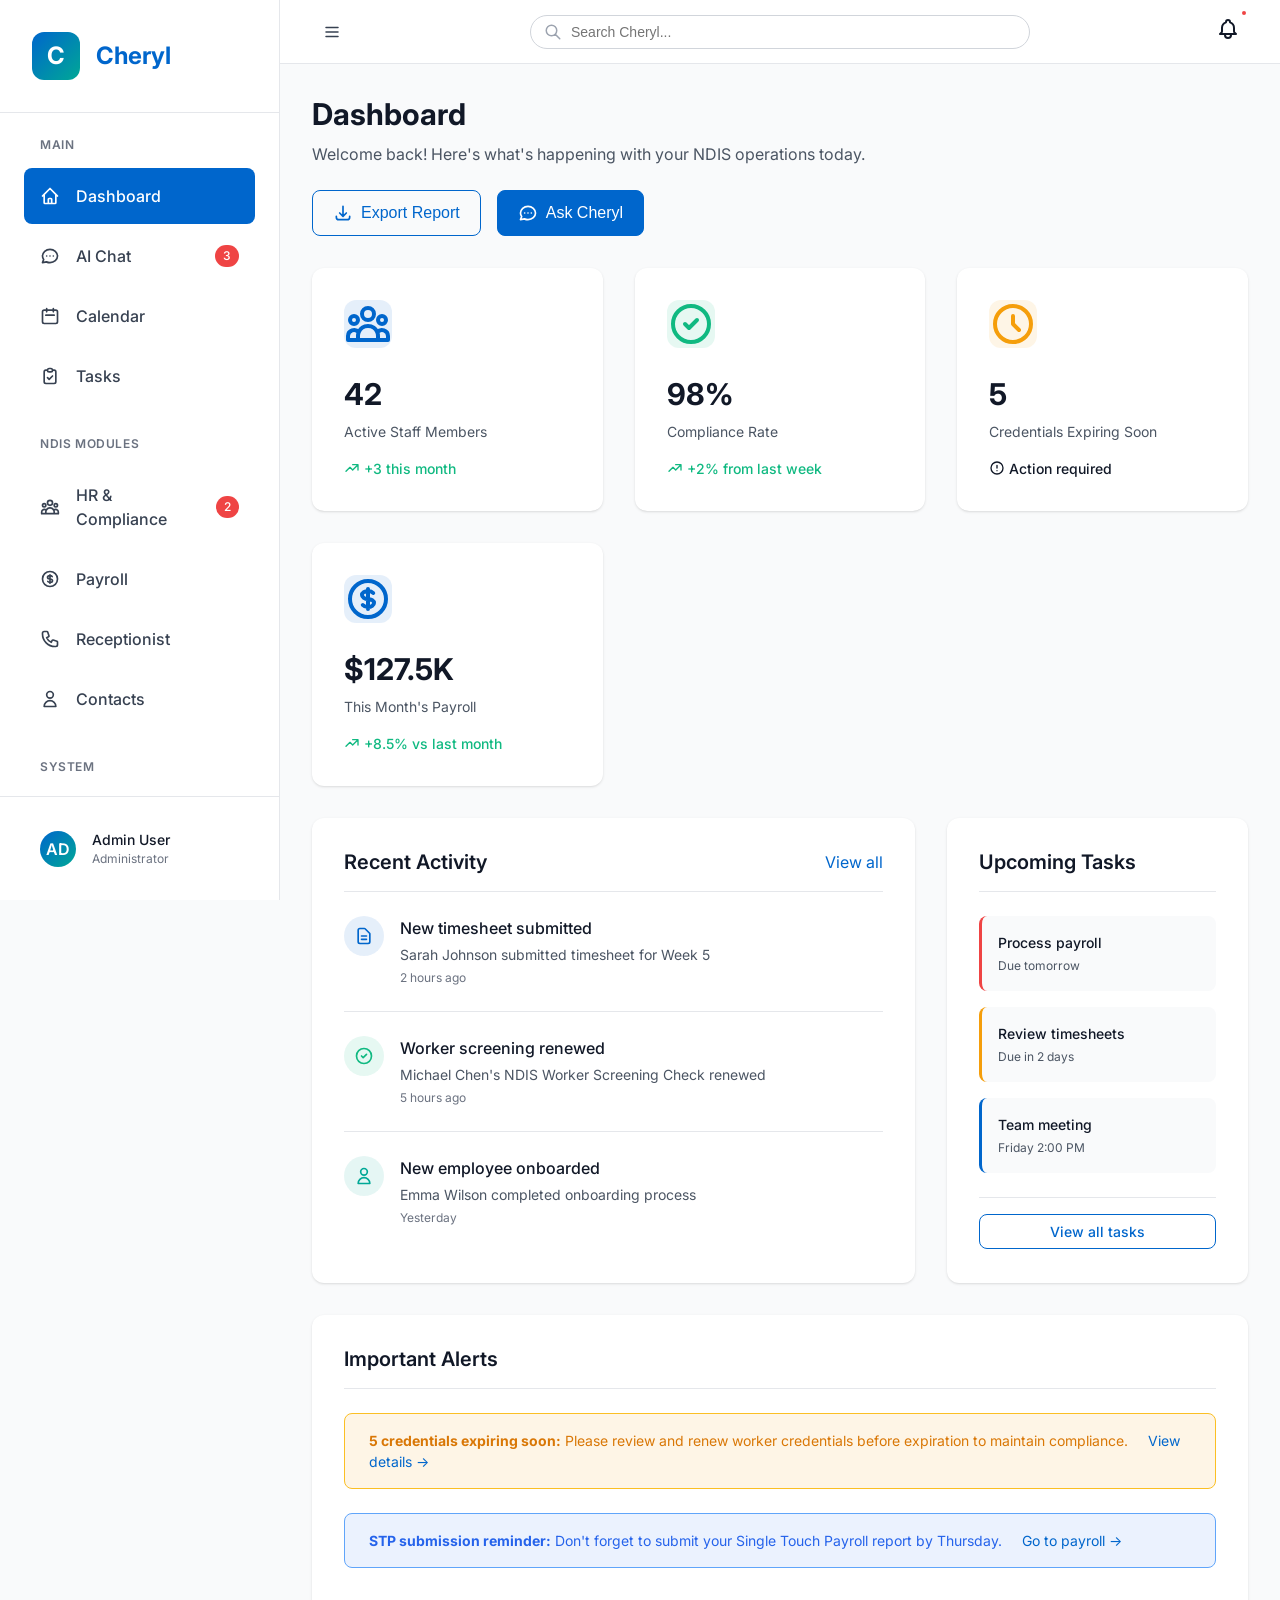
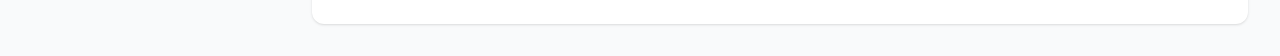
==== commit 2e8301d7: "Rebrand platform from Velma to Cheryl Complete comprehensive rebrand of the entire platform:  - Rena" ====
--- a/index.html
+++ b/index.html
@@ -3,8 +3,8 @@
 <head>
     <meta charset="UTF-8">
     <meta name="viewport" content="width=device-width, initial-scale=1.0">
-    <meta name="description" content="Velma - NDIS Virtual AI Executive Suite">
-    <title>Velma Dashboard - NDIS AI Assistant</title>
+    <meta name="description" content="Cheryl - NDIS Virtual AI Executive Suite">
+    <title>Cheryl Dashboard - NDIS AI Assistant</title>
 
     <!-- Fonts -->
     <link rel="preconnect" href="https://fonts.googleapis.com">
@@ -12,8 +12,8 @@
     <link href="https://fonts.googleapis.com/css2?family=Inter:wght@400;500;600;700&display=swap" rel="stylesheet">
 
     <!-- Styles -->
-    <link rel="stylesheet" href="/css/velma-core.css">
-    <link rel="stylesheet" href="/css/velma-components.css">
+    <link rel="stylesheet" href="/css/cheryl-core.css">
+    <link rel="stylesheet" href="/css/cheryl-components.css">
 
     <!-- Favicon -->
     <link rel="icon" type="image/svg+xml" href="/favicon.svg">
@@ -24,8 +24,8 @@
     <aside class="sidebar" id="sidebar">
         <div class="sidebar-header">
             <a href="index.html" class="sidebar-logo">
-                <div class="sidebar-logo-icon">V</div>
-                <span>Velma</span>
+                <div class="sidebar-logo-icon">C</div>
+                <span>Cheryl</span>
             </a>
         </div>
 
@@ -132,7 +132,7 @@
             <svg class="topbar-search-icon" fill="none" stroke="currentColor" viewBox="0 0 24 24">
                 <path stroke-linecap="round" stroke-linejoin="round" stroke-width="2" d="M21 21l-6-6m2-5a7 7 0 11-14 0 7 7 0 0114 0z"/>
             </svg>
-            <input type="search" placeholder="Search Velma..." aria-label="Search">
+            <input type="search" placeholder="Search Cheryl..." aria-label="Search">
         </div>
 
         <div class="topbar-actions">
@@ -162,7 +162,7 @@
                     <svg width="20" height="20" fill="none" stroke="currentColor" viewBox="0 0 24 24">
                         <path stroke-linecap="round" stroke-linejoin="round" stroke-width="2" d="M8 12h.01M12 12h.01M16 12h.01M21 12c0 4.418-4.03 8-9 8a9.863 9.863 0 01-4.255-.949L3 20l1.395-3.72C3.512 15.042 3 13.574 3 12c0-4.418 4.03-8 9-8s9 3.582 9 8z"/>
                     </svg>
-                    Ask Velma
+                    Ask Cheryl
                 </button>
             </div>
         </div>
@@ -343,7 +343,7 @@
     <div class="toast-container" id="toastContainer"></div>
 
     <!-- Scripts -->
-    <script src="/js/velma-core.js"></script>
+    <script src="/js/cheryl-core.js"></script>
     <script src="/config.js"></script>
     <script src="/js/dashboard.js"></script>
 </body>
--- a/css/cheryl-core.css
+++ b/css/cheryl-core.css
@@ -0,0 +1,645 @@
+/*
+ * Cheryl Clinical UI Framework
+ * Modern, accessible, clinical-styled design system
+ */
+
+/* ===== CSS Variables (Design Tokens) ===== */
+:root {
+  /* Clinical Color Palette */
+  --color-primary: #0066CC;
+  --color-primary-light: #3385DB;
+  --color-primary-dark: #004C99;
+  --color-secondary: #00A896;
+  --color-secondary-light: #33BBA9;
+  --color-secondary-dark: #008577;
+
+  /* Neutral Colors */
+  --color-white: #FFFFFF;
+  --color-gray-50: #F9FAFB;
+  --color-gray-100: #F3F4F6;
+  --color-gray-200: #E5E7EB;
+  --color-gray-300: #D1D5DB;
+  --color-gray-400: #9CA3AF;
+  --color-gray-500: #6B7280;
+  --color-gray-600: #4B5563;
+  --color-gray-700: #374151;
+  --color-gray-800: #1F2937;
+  --color-gray-900: #111827;
+
+  /* Semantic Colors */
+  --color-success: #10B981;
+  --color-success-light: #34D399;
+  --color-success-dark: #059669;
+  --color-warning: #F59E0B;
+  --color-warning-light: #FBBF24;
+  --color-warning-dark: #D97706;
+  --color-error: #EF4444;
+  --color-error-light: #F87171;
+  --color-error-dark: #DC2626;
+  --color-info: #3B82F6;
+  --color-info-light: #60A5FA;
+  --color-info-dark: #2563EB;
+
+  /* Typography */
+  --font-primary: 'Inter', -apple-system, BlinkMacSystemFont, 'Segoe UI', 'Roboto', 'Oxygen', 'Ubuntu', sans-serif;
+  --font-mono: 'JetBrains Mono', 'SF Mono', Monaco, 'Cascadia Code', 'Roboto Mono', monospace;
+
+  --font-size-xs: 0.75rem;      /* 12px */
+  --font-size-sm: 0.875rem;     /* 14px */
+  --font-size-base: 1rem;       /* 16px */
+  --font-size-lg: 1.125rem;     /* 18px */
+  --font-size-xl: 1.25rem;      /* 20px */
+  --font-size-2xl: 1.5rem;      /* 24px */
+  --font-size-3xl: 1.875rem;    /* 30px */
+  --font-size-4xl: 2.25rem;     /* 36px */
+
+  --font-weight-normal: 400;
+  --font-weight-medium: 500;
+  --font-weight-semibold: 600;
+  --font-weight-bold: 700;
+
+  --line-height-tight: 1.25;
+  --line-height-normal: 1.5;
+  --line-height-relaxed: 1.75;
+
+  /* Spacing */
+  --spacing-xs: 0.25rem;    /* 4px */
+  --spacing-sm: 0.5rem;     /* 8px */
+  --spacing-md: 1rem;       /* 16px */
+  --spacing-lg: 1.5rem;     /* 24px */
+  --spacing-xl: 2rem;       /* 32px */
+  --spacing-2xl: 3rem;      /* 48px */
+  --spacing-3xl: 4rem;      /* 64px */
+
+  /* Border Radius */
+  --radius-sm: 0.25rem;     /* 4px */
+  --radius-md: 0.375rem;    /* 6px */
+  --radius-lg: 0.5rem;      /* 8px */
+  --radius-xl: 0.75rem;     /* 12px */
+  --radius-2xl: 1rem;       /* 16px */
+  --radius-full: 9999px;
+
+  /* Shadows */
+  --shadow-xs: 0 1px 2px 0 rgb(0 0 0 / 0.05);
+  --shadow-sm: 0 1px 3px 0 rgb(0 0 0 / 0.1), 0 1px 2px -1px rgb(0 0 0 / 0.1);
+  --shadow-md: 0 4px 6px -1px rgb(0 0 0 / 0.1), 0 2px 4px -2px rgb(0 0 0 / 0.1);
+  --shadow-lg: 0 10px 15px -3px rgb(0 0 0 / 0.1), 0 4px 6px -4px rgb(0 0 0 / 0.1);
+  --shadow-xl: 0 20px 25px -5px rgb(0 0 0 / 0.1), 0 8px 10px -6px rgb(0 0 0 / 0.1);
+
+  /* Transitions */
+  --transition-fast: 150ms cubic-bezier(0.4, 0, 0.2, 1);
+  --transition-base: 200ms cubic-bezier(0.4, 0, 0.2, 1);
+  --transition-slow: 300ms cubic-bezier(0.4, 0, 0.2, 1);
+
+  /* Z-Index Scale */
+  --z-dropdown: 1000;
+  --z-sticky: 1020;
+  --z-fixed: 1030;
+  --z-modal-backdrop: 1040;
+  --z-modal: 1050;
+  --z-popover: 1060;
+  --z-tooltip: 1070;
+  --z-notification: 1080;
+}
+
+/* ===== Reset & Base Styles ===== */
+*, *::before, *::after {
+  box-sizing: border-box;
+  margin: 0;
+  padding: 0;
+}
+
+html {
+  font-size: 16px;
+  -webkit-font-smoothing: antialiased;
+  -moz-osx-font-smoothing: grayscale;
+  text-rendering: optimizeLegibility;
+}
+
+body {
+  font-family: var(--font-primary);
+  font-size: var(--font-size-base);
+  font-weight: var(--font-weight-normal);
+  line-height: var(--line-height-normal);
+  color: var(--color-gray-900);
+  background-color: var(--color-gray-50);
+  overflow-x: hidden;
+}
+
+/* ===== Typography ===== */
+h1, h2, h3, h4, h5, h6 {
+  font-weight: var(--font-weight-semibold);
+  line-height: var(--line-height-tight);
+  color: var(--color-gray-900);
+  margin-bottom: var(--spacing-md);
+}
+
+h1 { font-size: var(--font-size-4xl); }
+h2 { font-size: var(--font-size-3xl); }
+h3 { font-size: var(--font-size-2xl); }
+h4 { font-size: var(--font-size-xl); }
+h5 { font-size: var(--font-size-lg); }
+h6 { font-size: var(--font-size-base); }
+
+p {
+  margin-bottom: var(--spacing-md);
+  color: var(--color-gray-700);
+}
+
+a {
+  color: var(--color-primary);
+  text-decoration: none;
+  transition: color var(--transition-fast);
+}
+
+a:hover {
+  color: var(--color-primary-dark);
+  text-decoration: underline;
+}
+
+a:focus-visible {
+  outline: 2px solid var(--color-primary);
+  outline-offset: 2px;
+  border-radius: var(--radius-sm);
+}
+
+code {
+  font-family: var(--font-mono);
+  font-size: 0.875em;
+  background-color: var(--color-gray-100);
+  padding: 0.125rem 0.375rem;
+  border-radius: var(--radius-sm);
+  color: var(--color-gray-800);
+}
+
+/* ===== Layout ===== */
+.container {
+  width: 100%;
+  max-width: 1280px;
+  margin: 0 auto;
+  padding: 0 var(--spacing-lg);
+}
+
+.container-fluid {
+  width: 100%;
+  padding: 0 var(--spacing-lg);
+}
+
+/* ===== Cards ===== */
+.card {
+  background-color: var(--color-white);
+  border-radius: var(--radius-xl);
+  box-shadow: var(--shadow-sm);
+  padding: var(--spacing-xl);
+  transition: box-shadow var(--transition-base);
+}
+
+.card:hover {
+  box-shadow: var(--shadow-md);
+}
+
+.card-header {
+  display: flex;
+  align-items: center;
+  justify-content: space-between;
+  margin-bottom: var(--spacing-lg);
+  padding-bottom: var(--spacing-md);
+  border-bottom: 1px solid var(--color-gray-200);
+}
+
+.card-title {
+  font-size: var(--font-size-xl);
+  font-weight: var(--font-weight-semibold);
+  color: var(--color-gray-900);
+  margin: 0;
+}
+
+.card-body {
+  margin-bottom: var(--spacing-lg);
+}
+
+.card-footer {
+  display: flex;
+  align-items: center;
+  justify-content: flex-end;
+  gap: var(--spacing-md);
+  padding-top: var(--spacing-md);
+  border-top: 1px solid var(--color-gray-200);
+}
+
+/* ===== Buttons ===== */
+.btn {
+  display: inline-flex;
+  align-items: center;
+  justify-content: center;
+  gap: var(--spacing-sm);
+  padding: 0.625rem 1.25rem;
+  font-size: var(--font-size-base);
+  font-weight: var(--font-weight-medium);
+  line-height: 1.5;
+  text-align: center;
+  text-decoration: none;
+  white-space: nowrap;
+  vertical-align: middle;
+  cursor: pointer;
+  user-select: none;
+  border: 1px solid transparent;
+  border-radius: var(--radius-lg);
+  transition: all var(--transition-base);
+}
+
+.btn:focus-visible {
+  outline: 2px solid var(--color-primary);
+  outline-offset: 2px;
+}
+
+.btn:disabled {
+  opacity: 0.5;
+  cursor: not-allowed;
+}
+
+.btn-primary {
+  color: var(--color-white);
+  background-color: var(--color-primary);
+  border-color: var(--color-primary);
+}
+
+.btn-primary:hover:not(:disabled) {
+  background-color: var(--color-primary-dark);
+  border-color: var(--color-primary-dark);
+  transform: translateY(-1px);
+  box-shadow: var(--shadow-md);
+}
+
+.btn-secondary {
+  color: var(--color-white);
+  background-color: var(--color-secondary);
+  border-color: var(--color-secondary);
+}
+
+.btn-secondary:hover:not(:disabled) {
+  background-color: var(--color-secondary-dark);
+  border-color: var(--color-secondary-dark);
+  transform: translateY(-1px);
+  box-shadow: var(--shadow-md);
+}
+
+.btn-outline {
+  color: var(--color-primary);
+  background-color: transparent;
+  border-color: var(--color-primary);
+}
+
+.btn-outline:hover:not(:disabled) {
+  color: var(--color-white);
+  background-color: var(--color-primary);
+}
+
+.btn-ghost {
+  color: var(--color-gray-700);
+  background-color: transparent;
+  border-color: transparent;
+}
+
+.btn-ghost:hover:not(:disabled) {
+  color: var(--color-gray-900);
+  background-color: var(--color-gray-100);
+}
+
+.btn-success {
+  color: var(--color-white);
+  background-color: var(--color-success);
+  border-color: var(--color-success);
+}
+
+.btn-success:hover:not(:disabled) {
+  background-color: var(--color-success-dark);
+  border-color: var(--color-success-dark);
+}
+
+.btn-warning {
+  color: var(--color-white);
+  background-color: var(--color-warning);
+  border-color: var(--color-warning);
+}
+
+.btn-error {
+  color: var(--color-white);
+  background-color: var(--color-error);
+  border-color: var(--color-error);
+}
+
+.btn-sm {
+  padding: 0.375rem 0.875rem;
+  font-size: var(--font-size-sm);
+}
+
+.btn-lg {
+  padding: 0.875rem 1.75rem;
+  font-size: var(--font-size-lg);
+}
+
+.btn-icon {
+  padding: 0.625rem;
+  width: 2.5rem;
+  height: 2.5rem;
+}
+
+/* ===== Forms ===== */
+.form-group {
+  margin-bottom: var(--spacing-lg);
+}
+
+.form-label {
+  display: block;
+  margin-bottom: var(--spacing-sm);
+  font-size: var(--font-size-sm);
+  font-weight: var(--font-weight-medium);
+  color: var(--color-gray-700);
+}
+
+.form-label-required::after {
+  content: '*';
+  color: var(--color-error);
+  margin-left: var(--spacing-xs);
+}
+
+.form-control {
+  display: block;
+  width: 100%;
+  padding: 0.625rem 0.875rem;
+  font-size: var(--font-size-base);
+  font-weight: var(--font-weight-normal);
+  line-height: 1.5;
+  color: var(--color-gray-900);
+  background-color: var(--color-white);
+  background-clip: padding-box;
+  border: 1px solid var(--color-gray-300);
+  border-radius: var(--radius-lg);
+  transition: border-color var(--transition-base), box-shadow var(--transition-base);
+}
+
+.form-control:focus {
+  outline: none;
+  border-color: var(--color-primary);
+  box-shadow: 0 0 0 3px rgba(0, 102, 204, 0.1);
+}
+
+.form-control::placeholder {
+  color: var(--color-gray-400);
+  opacity: 1;
+}
+
+.form-control:disabled {
+  background-color: var(--color-gray-100);
+  opacity: 0.6;
+  cursor: not-allowed;
+}
+
+.form-select {
+  display: block;
+  width: 100%;
+  padding: 0.625rem 2.5rem 0.625rem 0.875rem;
+  font-size: var(--font-size-base);
+  font-weight: var(--font-weight-normal);
+  line-height: 1.5;
+  color: var(--color-gray-900);
+  background-color: var(--color-white);
+  background-image: url("data:image/svg+xml,%3csvg xmlns='http://www.w3.org/2000/svg' viewBox='0 0 16 16'%3e%3cpath fill='none' stroke='%23343a40' stroke-linecap='round' stroke-linejoin='round' stroke-width='2' d='M2 5l6 6 6-6'/%3e%3c/svg%3e");
+  background-repeat: no-repeat;
+  background-position: right 0.75rem center;
+  background-size: 16px 12px;
+  border: 1px solid var(--color-gray-300);
+  border-radius: var(--radius-lg);
+  appearance: none;
+  transition: border-color var(--transition-base), box-shadow var(--transition-base);
+}
+
+.form-select:focus {
+  outline: none;
+  border-color: var(--color-primary);
+  box-shadow: 0 0 0 3px rgba(0, 102, 204, 0.1);
+}
+
+.form-helper {
+  display: block;
+  margin-top: var(--spacing-xs);
+  font-size: var(--font-size-sm);
+  color: var(--color-gray-600);
+}
+
+.form-error {
+  display: block;
+  margin-top: var(--spacing-xs);
+  font-size: var(--font-size-sm);
+  color: var(--color-error);
+}
+
+.form-control.is-invalid {
+  border-color: var(--color-error);
+}
+
+.form-control.is-invalid:focus {
+  box-shadow: 0 0 0 3px rgba(239, 68, 68, 0.1);
+}
+
+/* ===== Badges ===== */
+.badge {
+  display: inline-flex;
+  align-items: center;
+  padding: 0.25rem 0.625rem;
+  font-size: var(--font-size-xs);
+  font-weight: var(--font-weight-medium);
+  line-height: 1;
+  text-align: center;
+  white-space: nowrap;
+  vertical-align: baseline;
+  border-radius: var(--radius-full);
+}
+
+.badge-primary {
+  color: var(--color-primary-dark);
+  background-color: rgba(0, 102, 204, 0.1);
+}
+
+.badge-success {
+  color: var(--color-success-dark);
+  background-color: rgba(16, 185, 129, 0.1);
+}
+
+.badge-warning {
+  color: var(--color-warning-dark);
+  background-color: rgba(245, 158, 11, 0.1);
+}
+
+.badge-error {
+  color: var(--color-error-dark);
+  background-color: rgba(239, 68, 68, 0.1);
+}
+
+.badge-info {
+  color: var(--color-info-dark);
+  background-color: rgba(59, 130, 246, 0.1);
+}
+
+.badge-gray {
+  color: var(--color-gray-700);
+  background-color: var(--color-gray-100);
+}
+
+/* ===== Alerts ===== */
+.alert {
+  position: relative;
+  padding: var(--spacing-md) var(--spacing-lg);
+  margin-bottom: var(--spacing-lg);
+  border: 1px solid transparent;
+  border-radius: var(--radius-lg);
+  font-size: var(--font-size-sm);
+}
+
+.alert-success {
+  color: var(--color-success-dark);
+  background-color: rgba(16, 185, 129, 0.1);
+  border-color: var(--color-success-light);
+}
+
+.alert-warning {
+  color: var(--color-warning-dark);
+  background-color: rgba(245, 158, 11, 0.1);
+  border-color: var(--color-warning-light);
+}
+
+.alert-error {
+  color: var(--color-error-dark);
+  background-color: rgba(239, 68, 68, 0.1);
+  border-color: var(--color-error-light);
+}
+
+.alert-info {
+  color: var(--color-info-dark);
+  background-color: rgba(59, 130, 246, 0.1);
+  border-color: var(--color-info-light);
+}
+
+/* ===== Loading Spinner ===== */
+.spinner {
+  display: inline-block;
+  width: 1.5rem;
+  height: 1.5rem;
+  border: 2px solid var(--color-gray-200);
+  border-top-color: var(--color-primary);
+  border-radius: 50%;
+  animation: spin 0.6s linear infinite;
+}
+
+@keyframes spin {
+  to { transform: rotate(360deg); }
+}
+
+.spinner-sm {
+  width: 1rem;
+  height: 1rem;
+  border-width: 2px;
+}
+
+.spinner-lg {
+  width: 2.5rem;
+  height: 2.5rem;
+  border-width: 3px;
+}
+
+/* ===== Utility Classes ===== */
+.text-center { text-align: center; }
+.text-left { text-align: left; }
+.text-right { text-align: right; }
+
+.text-primary { color: var(--color-primary); }
+.text-secondary { color: var(--color-secondary); }
+.text-success { color: var(--color-success); }
+.text-warning { color: var(--color-warning); }
+.text-error { color: var(--color-error); }
+.text-muted { color: var(--color-gray-500); }
+
+.bg-primary { background-color: var(--color-primary); }
+.bg-white { background-color: var(--color-white); }
+.bg-gray-50 { background-color: var(--color-gray-50); }
+
+.d-none { display: none; }
+.d-block { display: block; }
+.d-flex { display: flex; }
+.d-grid { display: grid; }
+
+.flex-column { flex-direction: column; }
+.flex-wrap { flex-wrap: wrap; }
+.align-items-center { align-items: center; }
+.justify-content-center { justify-content: center; }
+.justify-content-between { justify-content: space-between; }
+.justify-content-end { justify-content: flex-end; }
+
+.gap-xs { gap: var(--spacing-xs); }
+.gap-sm { gap: var(--spacing-sm); }
+.gap-md { gap: var(--spacing-md); }
+.gap-lg { gap: var(--spacing-lg); }
+.gap-xl { gap: var(--spacing-xl); }
+
+.mt-auto { margin-top: auto; }
+.mb-0 { margin-bottom: 0; }
+.mb-sm { margin-bottom: var(--spacing-sm); }
+.mb-md { margin-bottom: var(--spacing-md); }
+.mb-lg { margin-bottom: var(--spacing-lg); }
+
+.w-100 { width: 100%; }
+.h-100 { height: 100%; }
+
+.rounded { border-radius: var(--radius-lg); }
+.rounded-full { border-radius: var(--radius-full); }
+
+.shadow-sm { box-shadow: var(--shadow-sm); }
+.shadow-md { box-shadow: var(--shadow-md); }
+.shadow-lg { box-shadow: var(--shadow-lg); }
+
+/* ===== Responsive ===== */
+@media (max-width: 768px) {
+  :root {
+    --font-size-4xl: 1.875rem;
+    --font-size-3xl: 1.5rem;
+    --font-size-2xl: 1.25rem;
+  }
+
+  .container {
+    padding: 0 var(--spacing-md);
+  }
+
+  .card {
+    padding: var(--spacing-lg);
+  }
+}
+
+/* ===== Accessibility ===== */
+.sr-only {
+  position: absolute;
+  width: 1px;
+  height: 1px;
+  padding: 0;
+  margin: -1px;
+  overflow: hidden;
+  clip: rect(0, 0, 0, 0);
+  white-space: nowrap;
+  border-width: 0;
+}
+
+.focus-visible:focus-visible {
+  outline: 2px solid var(--color-primary);
+  outline-offset: 2px;
+}
+
+/* Reduce motion for users who prefer it */
+@media (prefers-reduced-motion: reduce) {
+  *,
+  *::before,
+  *::after {
+    animation-duration: 0.01ms !important;
+    animation-iteration-count: 1 !important;
+    transition-duration: 0.01ms !important;
+  }
+}
--- a/css/cheryl-components.css
+++ b/css/cheryl-components.css
@@ -0,0 +1,887 @@
+/*
+ * Cheryl Component Styles
+ * Specialized components for the Cheryl interface
+ */
+
+/* ===== Navigation Sidebar ===== */
+.sidebar {
+  position: fixed;
+  top: 0;
+  left: 0;
+  bottom: 0;
+  width: 280px;
+  background-color: var(--color-white);
+  border-right: 1px solid var(--color-gray-200);
+  z-index: var(--z-fixed);
+  display: flex;
+  flex-direction: column;
+  transition: transform var(--transition-base);
+}
+
+.sidebar-header {
+  padding: var(--spacing-xl);
+  border-bottom: 1px solid var(--color-gray-200);
+  flex-shrink: 0;
+}
+
+.sidebar-logo {
+  display: flex;
+  align-items: center;
+  gap: var(--spacing-md);
+  font-size: var(--font-size-2xl);
+  font-weight: var(--font-weight-bold);
+  color: var(--color-primary);
+  text-decoration: none;
+}
+
+.sidebar-logo-icon {
+  width: 48px;
+  height: 48px;
+  background: linear-gradient(135deg, var(--color-primary), var(--color-secondary));
+  border-radius: var(--radius-xl);
+  display: flex;
+  align-items: center;
+  justify-content: center;
+  color: white;
+  font-size: var(--font-size-2xl);
+}
+
+.sidebar-nav {
+  padding: var(--spacing-lg);
+  flex: 1;
+  overflow-y: auto;
+  overflow-x: hidden;
+}
+
+.sidebar-nav-section {
+  margin-bottom: var(--spacing-xl);
+}
+
+.sidebar-nav-title {
+  font-size: var(--font-size-xs);
+  font-weight: var(--font-weight-semibold);
+  color: var(--color-gray-500);
+  text-transform: uppercase;
+  letter-spacing: 0.05em;
+  margin-bottom: var(--spacing-md);
+  padding: 0 var(--spacing-md);
+}
+
+.sidebar-nav-item {
+  display: flex;
+  align-items: center;
+  gap: var(--spacing-md);
+  padding: var(--spacing-md);
+  color: var(--color-gray-700);
+  font-weight: var(--font-weight-medium);
+  border-radius: var(--radius-lg);
+  transition: all var(--transition-base);
+  margin-bottom: var(--spacing-xs);
+  cursor: pointer;
+  text-decoration: none;
+}
+
+.sidebar-nav-item:hover {
+  background-color: var(--color-gray-100);
+  color: var(--color-gray-900);
+  text-decoration: none;
+}
+
+.sidebar-nav-item.active {
+  background-color: var(--color-primary);
+  color: var(--color-white);
+}
+
+.sidebar-nav-item.active:hover {
+  background-color: var(--color-primary-dark);
+}
+
+.sidebar-nav-icon {
+  width: 20px;
+  height: 20px;
+  flex-shrink: 0;
+}
+
+.sidebar-nav-badge {
+  margin-left: auto;
+  font-size: var(--font-size-xs);
+  padding: 0.125rem 0.5rem;
+  background-color: var(--color-error);
+  color: white;
+  border-radius: var(--radius-full);
+}
+
+.sidebar-footer {
+  padding: var(--spacing-lg);
+  border-top: 1px solid var(--color-gray-200);
+  background-color: var(--color-white);
+  flex-shrink: 0;
+  margin-top: auto;
+}
+
+/* Scrollbar styling for sidebar nav */
+.sidebar-nav::-webkit-scrollbar {
+  width: 6px;
+}
+
+.sidebar-nav::-webkit-scrollbar-track {
+  background: transparent;
+}
+
+.sidebar-nav::-webkit-scrollbar-thumb {
+  background-color: var(--color-gray-300);
+  border-radius: var(--radius-full);
+}
+
+.sidebar-nav::-webkit-scrollbar-thumb:hover {
+  background-color: var(--color-gray-400);
+}
+
+/* Firefox scrollbar */
+.sidebar-nav {
+  scrollbar-width: thin;
+  scrollbar-color: var(--color-gray-300) transparent;
+}
+
+/* ===== Top Bar ===== */
+.topbar {
+  position: fixed;
+  top: 0;
+  left: 280px;
+  right: 0;
+  height: 64px;
+  background-color: var(--color-white);
+  border-bottom: 1px solid var(--color-gray-200);
+  z-index: var(--z-sticky);
+  display: flex;
+  align-items: center;
+  justify-content: space-between;
+  padding: 0 var(--spacing-xl);
+  transition: left var(--transition-base);
+}
+
+.topbar-search {
+  flex: 1;
+  max-width: 500px;
+  position: relative;
+}
+
+.topbar-search input {
+  width: 100%;
+  padding: 0.5rem 1rem 0.5rem 2.5rem;
+  border: 1px solid var(--color-gray-300);
+  border-radius: var(--radius-full);
+  font-size: var(--font-size-sm);
+  transition: all var(--transition-base);
+}
+
+.topbar-search input:focus {
+  outline: none;
+  border-color: var(--color-primary);
+  box-shadow: 0 0 0 3px rgba(0, 102, 204, 0.1);
+}
+
+.topbar-search-icon {
+  position: absolute;
+  left: 0.875rem;
+  top: 50%;
+  transform: translateY(-50%);
+  color: var(--color-gray-400);
+  width: 18px;
+  height: 18px;
+}
+
+.topbar-actions {
+  display: flex;
+  align-items: center;
+  gap: var(--spacing-md);
+}
+
+.topbar-notification {
+  position: relative;
+  padding: var(--spacing-sm);
+  border-radius: var(--radius-lg);
+  cursor: pointer;
+  transition: background-color var(--transition-base);
+}
+
+.topbar-notification:hover {
+  background-color: var(--color-gray-100);
+}
+
+.topbar-notification-badge {
+  position: absolute;
+  top: 0;
+  right: 0;
+  width: 8px;
+  height: 8px;
+  background-color: var(--color-error);
+  border-radius: 50%;
+  border: 2px solid white;
+}
+
+.topbar-user {
+  display: flex;
+  align-items: center;
+  gap: var(--spacing-md);
+  padding: var(--spacing-sm) var(--spacing-md);
+  border-radius: var(--radius-lg);
+  cursor: pointer;
+  transition: background-color var(--transition-base);
+}
+
+.topbar-user:hover {
+  background-color: var(--color-gray-100);
+}
+
+.topbar-user-avatar {
+  width: 36px;
+  height: 36px;
+  border-radius: var(--radius-full);
+  background: linear-gradient(135deg, var(--color-primary), var(--color-secondary));
+  color: white;
+  display: flex;
+  align-items: center;
+  justify-content: center;
+  font-weight: var(--font-weight-semibold);
+}
+
+.topbar-user-info {
+  display: flex;
+  flex-direction: column;
+}
+
+.topbar-user-name {
+  font-size: var(--font-size-sm);
+  font-weight: var(--font-weight-medium);
+  color: var(--color-gray-900);
+}
+
+.topbar-user-role {
+  font-size: var(--font-size-xs);
+  color: var(--color-gray-500);
+}
+
+/* ===== Main Content Area ===== */
+.main-content {
+  margin-left: 280px;
+  margin-top: 64px;
+  padding: var(--spacing-xl);
+  min-height: calc(100vh - 64px);
+  transition: margin-left var(--transition-base);
+}
+
+.page-header {
+  margin-bottom: var(--spacing-xl);
+}
+
+.page-title {
+  font-size: var(--font-size-3xl);
+  font-weight: var(--font-weight-bold);
+  color: var(--color-gray-900);
+  margin-bottom: var(--spacing-sm);
+}
+
+.page-subtitle {
+  font-size: var(--font-size-base);
+  color: var(--color-gray-600);
+  margin-bottom: 0;
+}
+
+.page-actions {
+  display: flex;
+  align-items: center;
+  gap: var(--spacing-md);
+  margin-top: var(--spacing-lg);
+}
+
+/* ===== Dashboard Grid ===== */
+.dashboard-grid {
+  display: grid;
+  grid-template-columns: repeat(auto-fit, minmax(280px, 1fr));
+  gap: var(--spacing-xl);
+  margin-bottom: var(--spacing-xl);
+}
+
+.stat-card {
+  background-color: var(--color-white);
+  border-radius: var(--radius-xl);
+  padding: var(--spacing-xl);
+  box-shadow: var(--shadow-sm);
+  transition: all var(--transition-base);
+}
+
+.stat-card:hover {
+  box-shadow: var(--shadow-md);
+  transform: translateY(-2px);
+}
+
+.stat-card-header {
+  display: flex;
+  align-items: center;
+  justify-content: space-between;
+  margin-bottom: var(--spacing-lg);
+}
+
+.stat-card-icon {
+  width: 48px;
+  height: 48px;
+  border-radius: var(--radius-xl);
+  display: flex;
+  align-items: center;
+  justify-content: center;
+  font-size: var(--font-size-xl);
+}
+
+.stat-card-icon.primary {
+  background-color: rgba(0, 102, 204, 0.1);
+  color: var(--color-primary);
+}
+
+.stat-card-icon.success {
+  background-color: rgba(16, 185, 129, 0.1);
+  color: var(--color-success);
+}
+
+.stat-card-icon.warning {
+  background-color: rgba(245, 158, 11, 0.1);
+  color: var(--color-warning);
+}
+
+.stat-card-icon.error {
+  background-color: rgba(239, 68, 68, 0.1);
+  color: var(--color-error);
+}
+
+.stat-card-value {
+  font-size: var(--font-size-3xl);
+  font-weight: var(--font-weight-bold);
+  color: var(--color-gray-900);
+  margin-bottom: var(--spacing-xs);
+}
+
+.stat-card-label {
+  font-size: var(--font-size-sm);
+  color: var(--color-gray-600);
+  margin-bottom: var(--spacing-md);
+}
+
+.stat-card-trend {
+  display: flex;
+  align-items: center;
+  gap: var(--spacing-xs);
+  font-size: var(--font-size-sm);
+  font-weight: var(--font-weight-medium);
+}
+
+.stat-card-trend.up {
+  color: var(--color-success);
+}
+
+.stat-card-trend.down {
+  color: var(--color-error);
+}
+
+/* ===== Chat Interface ===== */
+.chat-container {
+  display: flex;
+  flex-direction: column;
+  height: calc(100vh - 64px - var(--spacing-xl) * 2);
+  background-color: var(--color-white);
+  border-radius: var(--radius-xl);
+  box-shadow: var(--shadow-sm);
+  overflow: hidden;
+}
+
+.chat-messages {
+  flex: 1;
+  padding: var(--spacing-xl);
+  overflow-y: auto;
+  display: flex;
+  flex-direction: column;
+  gap: var(--spacing-lg);
+}
+
+.chat-message {
+  display: flex;
+  gap: var(--spacing-md);
+  max-width: 80%;
+}
+
+.chat-message.user {
+  align-self: flex-end;
+  flex-direction: row-reverse;
+}
+
+.chat-message-avatar {
+  width: 40px;
+  height: 40px;
+  border-radius: var(--radius-full);
+  flex-shrink: 0;
+  display: flex;
+  align-items: center;
+  justify-content: center;
+  font-weight: var(--font-weight-semibold);
+  color: white;
+}
+
+.chat-message.assistant .chat-message-avatar {
+  background: linear-gradient(135deg, var(--color-primary), var(--color-secondary));
+}
+
+.chat-message.user .chat-message-avatar {
+  background: linear-gradient(135deg, var(--color-gray-600), var(--color-gray-700));
+}
+
+.chat-message-content {
+  flex: 1;
+}
+
+.chat-message-bubble {
+  padding: var(--spacing-md) var(--spacing-lg);
+  border-radius: var(--radius-xl);
+  word-wrap: break-word;
+}
+
+.chat-message.assistant .chat-message-bubble {
+  background-color: var(--color-gray-100);
+  color: var(--color-gray-900);
+  border-bottom-left-radius: var(--radius-sm);
+}
+
+.chat-message.user .chat-message-bubble {
+  background-color: var(--color-primary);
+  color: var(--color-white);
+  border-bottom-right-radius: var(--radius-sm);
+}
+
+.chat-message-time {
+  font-size: var(--font-size-xs);
+  color: var(--color-gray-500);
+  margin-top: var(--spacing-xs);
+  padding: 0 var(--spacing-lg);
+}
+
+.chat-message.user .chat-message-time {
+  text-align: right;
+}
+
+.chat-input-container {
+  padding: var(--spacing-lg);
+  border-top: 1px solid var(--color-gray-200);
+  background-color: var(--color-white);
+}
+
+.chat-input-wrapper {
+  display: flex;
+  gap: var(--spacing-md);
+  align-items: flex-end;
+}
+
+.chat-input {
+  flex: 1;
+  min-height: 44px;
+  max-height: 120px;
+  padding: var(--spacing-md);
+  border: 1px solid var(--color-gray-300);
+  border-radius: var(--radius-xl);
+  font-family: var(--font-primary);
+  font-size: var(--font-size-base);
+  resize: none;
+  transition: border-color var(--transition-base);
+}
+
+.chat-input:focus {
+  outline: none;
+  border-color: var(--color-primary);
+  box-shadow: 0 0 0 3px rgba(0, 102, 204, 0.1);
+}
+
+.chat-typing-indicator {
+  display: flex;
+  gap: var(--spacing-xs);
+  padding: var(--spacing-md) var(--spacing-lg);
+  background-color: var(--color-gray-100);
+  border-radius: var(--radius-xl);
+  border-bottom-left-radius: var(--radius-sm);
+  width: fit-content;
+}
+
+.chat-typing-dot {
+  width: 8px;
+  height: 8px;
+  background-color: var(--color-gray-500);
+  border-radius: 50%;
+  animation: typing 1.4s infinite;
+}
+
+.chat-typing-dot:nth-child(2) {
+  animation-delay: 0.2s;
+}
+
+.chat-typing-dot:nth-child(3) {
+  animation-delay: 0.4s;
+}
+
+@keyframes typing {
+  0%, 60%, 100% {
+    opacity: 0.3;
+    transform: translateY(0);
+  }
+  30% {
+    opacity: 1;
+    transform: translateY(-4px);
+  }
+}
+
+/* ===== Tables ===== */
+.table-container {
+  overflow-x: auto;
+  border-radius: var(--radius-xl);
+  box-shadow: var(--shadow-sm);
+}
+
+.table {
+  width: 100%;
+  border-collapse: collapse;
+  background-color: var(--color-white);
+}
+
+.table thead {
+  background-color: var(--color-gray-50);
+  border-bottom: 2px solid var(--color-gray-200);
+}
+
+.table th {
+  padding: var(--spacing-md) var(--spacing-lg);
+  text-align: left;
+  font-size: var(--font-size-sm);
+  font-weight: var(--font-weight-semibold);
+  color: var(--color-gray-700);
+  text-transform: uppercase;
+  letter-spacing: 0.05em;
+}
+
+.table td {
+  padding: var(--spacing-md) var(--spacing-lg);
+  border-bottom: 1px solid var(--color-gray-200);
+  font-size: var(--font-size-sm);
+  color: var(--color-gray-900);
+}
+
+.table tbody tr {
+  transition: background-color var(--transition-base);
+}
+
+.table tbody tr:hover {
+  background-color: var(--color-gray-50);
+}
+
+.table tbody tr:last-child td {
+  border-bottom: none;
+}
+
+/* ===== Modal ===== */
+.modal-backdrop {
+  position: fixed;
+  top: 0;
+  left: 0;
+  right: 0;
+  bottom: 0;
+  background-color: rgba(0, 0, 0, 0.5);
+  z-index: var(--z-modal-backdrop);
+  display: flex;
+  align-items: center;
+  justify-content: center;
+  opacity: 0;
+  transition: opacity var(--transition-base);
+}
+
+.modal-backdrop.show {
+  opacity: 1;
+}
+
+.modal {
+  background-color: var(--color-white);
+  border-radius: var(--radius-xl);
+  box-shadow: var(--shadow-xl);
+  max-width: 600px;
+  width: 90%;
+  max-height: 90vh;
+  overflow-y: auto;
+  transform: scale(0.9);
+  transition: transform var(--transition-base);
+}
+
+.modal-backdrop.show .modal {
+  transform: scale(1);
+}
+
+.modal-header {
+  padding: var(--spacing-xl);
+  border-bottom: 1px solid var(--color-gray-200);
+  display: flex;
+  align-items: center;
+  justify-content: space-between;
+}
+
+.modal-title {
+  font-size: var(--font-size-xl);
+  font-weight: var(--font-weight-semibold);
+  color: var(--color-gray-900);
+  margin: 0;
+}
+
+.modal-close {
+  background: none;
+  border: none;
+  font-size: var(--font-size-2xl);
+  color: var(--color-gray-400);
+  cursor: pointer;
+  padding: 0;
+  width: 32px;
+  height: 32px;
+  display: flex;
+  align-items: center;
+  justify-content: center;
+  border-radius: var(--radius-lg);
+  transition: all var(--transition-base);
+}
+
+.modal-close:hover {
+  background-color: var(--color-gray-100);
+  color: var(--color-gray-600);
+}
+
+.modal-body {
+  padding: var(--spacing-xl);
+}
+
+.modal-footer {
+  padding: var(--spacing-xl);
+  border-top: 1px solid var(--color-gray-200);
+  display: flex;
+  align-items: center;
+  justify-content: flex-end;
+  gap: var(--spacing-md);
+}
+
+/* ===== Toast Notifications ===== */
+.toast-container {
+  position: fixed;
+  top: var(--spacing-xl);
+  right: var(--spacing-xl);
+  z-index: var(--z-notification);
+  display: flex;
+  flex-direction: column;
+  gap: var(--spacing-md);
+}
+
+.toast {
+  background-color: var(--color-white);
+  border-radius: var(--radius-xl);
+  box-shadow: var(--shadow-lg);
+  padding: var(--spacing-lg);
+  min-width: 320px;
+  max-width: 420px;
+  display: flex;
+  align-items: flex-start;
+  gap: var(--spacing-md);
+  transform: translateX(calc(100% + var(--spacing-xl)));
+  opacity: 0;
+  transition: all var(--transition-base);
+  border-left: 4px solid var(--color-gray-300);
+}
+
+.toast.show {
+  transform: translateX(0);
+  opacity: 1;
+}
+
+.toast.success {
+  border-left-color: var(--color-success);
+}
+
+.toast.warning {
+  border-left-color: var(--color-warning);
+}
+
+.toast.error {
+  border-left-color: var(--color-error);
+}
+
+.toast.info {
+  border-left-color: var(--color-info);
+}
+
+.toast-icon {
+  flex-shrink: 0;
+  width: 24px;
+  height: 24px;
+}
+
+.toast-content {
+  flex: 1;
+}
+
+.toast-title {
+  font-weight: var(--font-weight-semibold);
+  color: var(--color-gray-900);
+  margin-bottom: var(--spacing-xs);
+}
+
+.toast-message {
+  font-size: var(--font-size-sm);
+  color: var(--color-gray-600);
+  margin: 0;
+}
+
+.toast-close {
+  flex-shrink: 0;
+  background: none;
+  border: none;
+  color: var(--color-gray-400);
+  cursor: pointer;
+  padding: 0;
+  font-size: var(--font-size-lg);
+  transition: color var(--transition-base);
+}
+
+.toast-close:hover {
+  color: var(--color-gray-600);
+}
+
+/* ===== Progress Bar ===== */
+.progress {
+  height: 8px;
+  background-color: var(--color-gray-200);
+  border-radius: var(--radius-full);
+  overflow: hidden;
+}
+
+.progress-bar {
+  height: 100%;
+  background-color: var(--color-primary);
+  border-radius: var(--radius-full);
+  transition: width var(--transition-slow);
+}
+
+.progress-bar.success {
+  background-color: var(--color-success);
+}
+
+.progress-bar.warning {
+  background-color: var(--color-warning);
+}
+
+.progress-bar.error {
+  background-color: var(--color-error);
+}
+
+/* ===== Mobile Responsive ===== */
+@media (max-width: 768px) {
+  .sidebar {
+    transform: translateX(-100%);
+  }
+
+  .sidebar.show {
+    transform: translateX(0);
+  }
+
+  .topbar {
+    left: 0;
+  }
+
+  .main-content {
+    margin-left: 0;
+  }
+
+  .chat-message {
+    max-width: 95%;
+  }
+
+  .dashboard-grid {
+    grid-template-columns: 1fr;
+  }
+
+  .toast-container {
+    left: var(--spacing-md);
+    right: var(--spacing-md);
+  }
+
+  .toast {
+    min-width: auto;
+    max-width: none;
+  }
+}
+
+/* ===== Tab Navigation ===== */
+.tab-button {
+  display: inline-flex;
+  align-items: center;
+  gap: var(--spacing-sm);
+  padding: var(--spacing-md) var(--spacing-lg);
+  background: none;
+  border: none;
+  border-bottom: 2px solid transparent;
+  color: var(--color-gray-600);
+  font-size: var(--font-size-base);
+  font-weight: var(--font-weight-medium);
+  cursor: pointer;
+  transition: all var(--transition-base);
+  white-space: nowrap;
+}
+
+.tab-button:hover {
+  color: var(--color-primary);
+  background-color: var(--color-gray-50);
+}
+
+.tab-button.active {
+  color: var(--color-primary);
+  border-bottom-color: var(--color-primary);
+}
+
+.tab-content {
+  display: none;
+}
+
+.tab-content.active {
+  display: block;
+}
+
+/* ===== Table Container ===== */
+.table-container {
+  overflow-x: auto;
+  border-radius: var(--radius-lg);
+  border: 1px solid var(--color-gray-200);
+}
+
+.table {
+  width: 100%;
+  border-collapse: collapse;
+  font-size: var(--font-size-sm);
+}
+
+.table thead {
+  background-color: var(--color-gray-50);
+  border-bottom: 1px solid var(--color-gray-200);
+}
+
+.table th {
+  padding: var(--spacing-md) var(--spacing-lg);
+  text-align: left;
+  font-weight: var(--font-weight-semibold);
+  color: var(--color-gray-700);
+  white-space: nowrap;
+}
+
+.table td {
+  padding: var(--spacing-md) var(--spacing-lg);
+  border-top: 1px solid var(--color-gray-200);
+  color: var(--color-gray-900);
+}
+
+.table tbody tr:hover {
+  background-color: var(--color-gray-50);
+}
